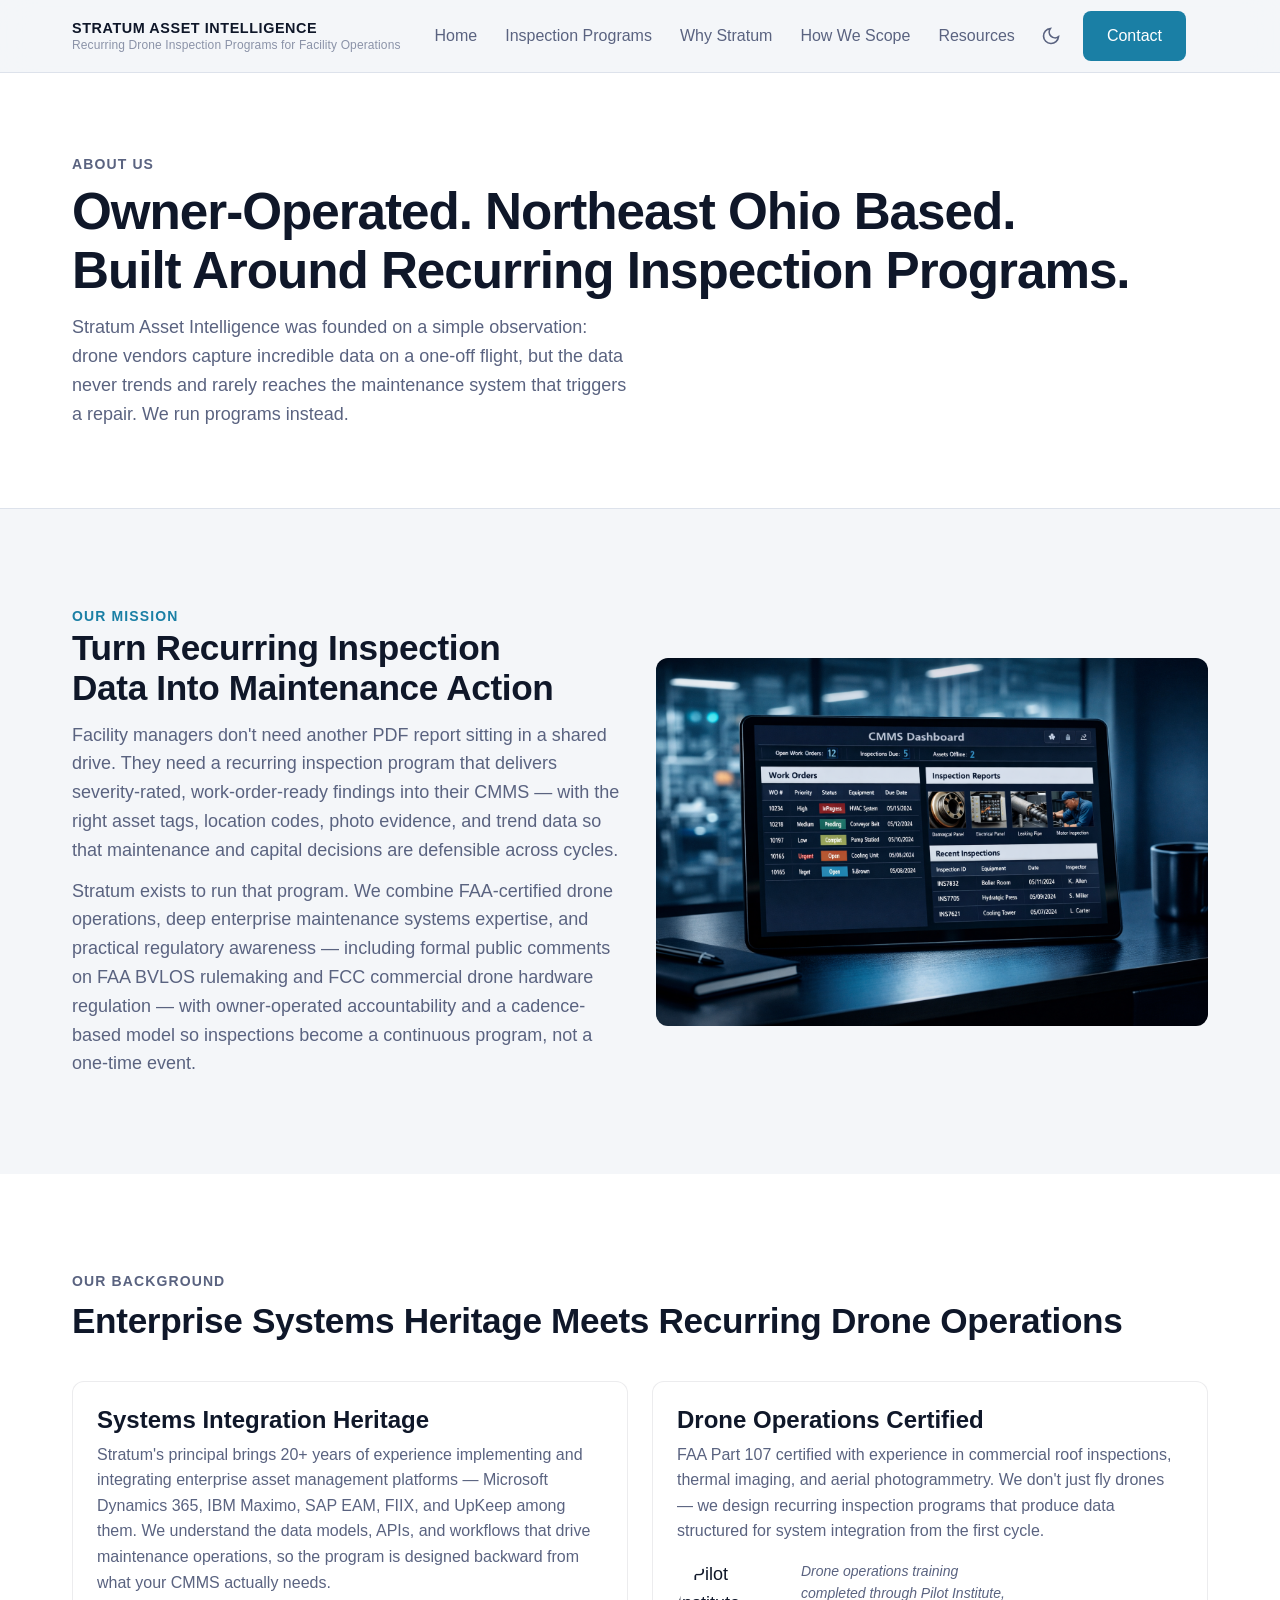
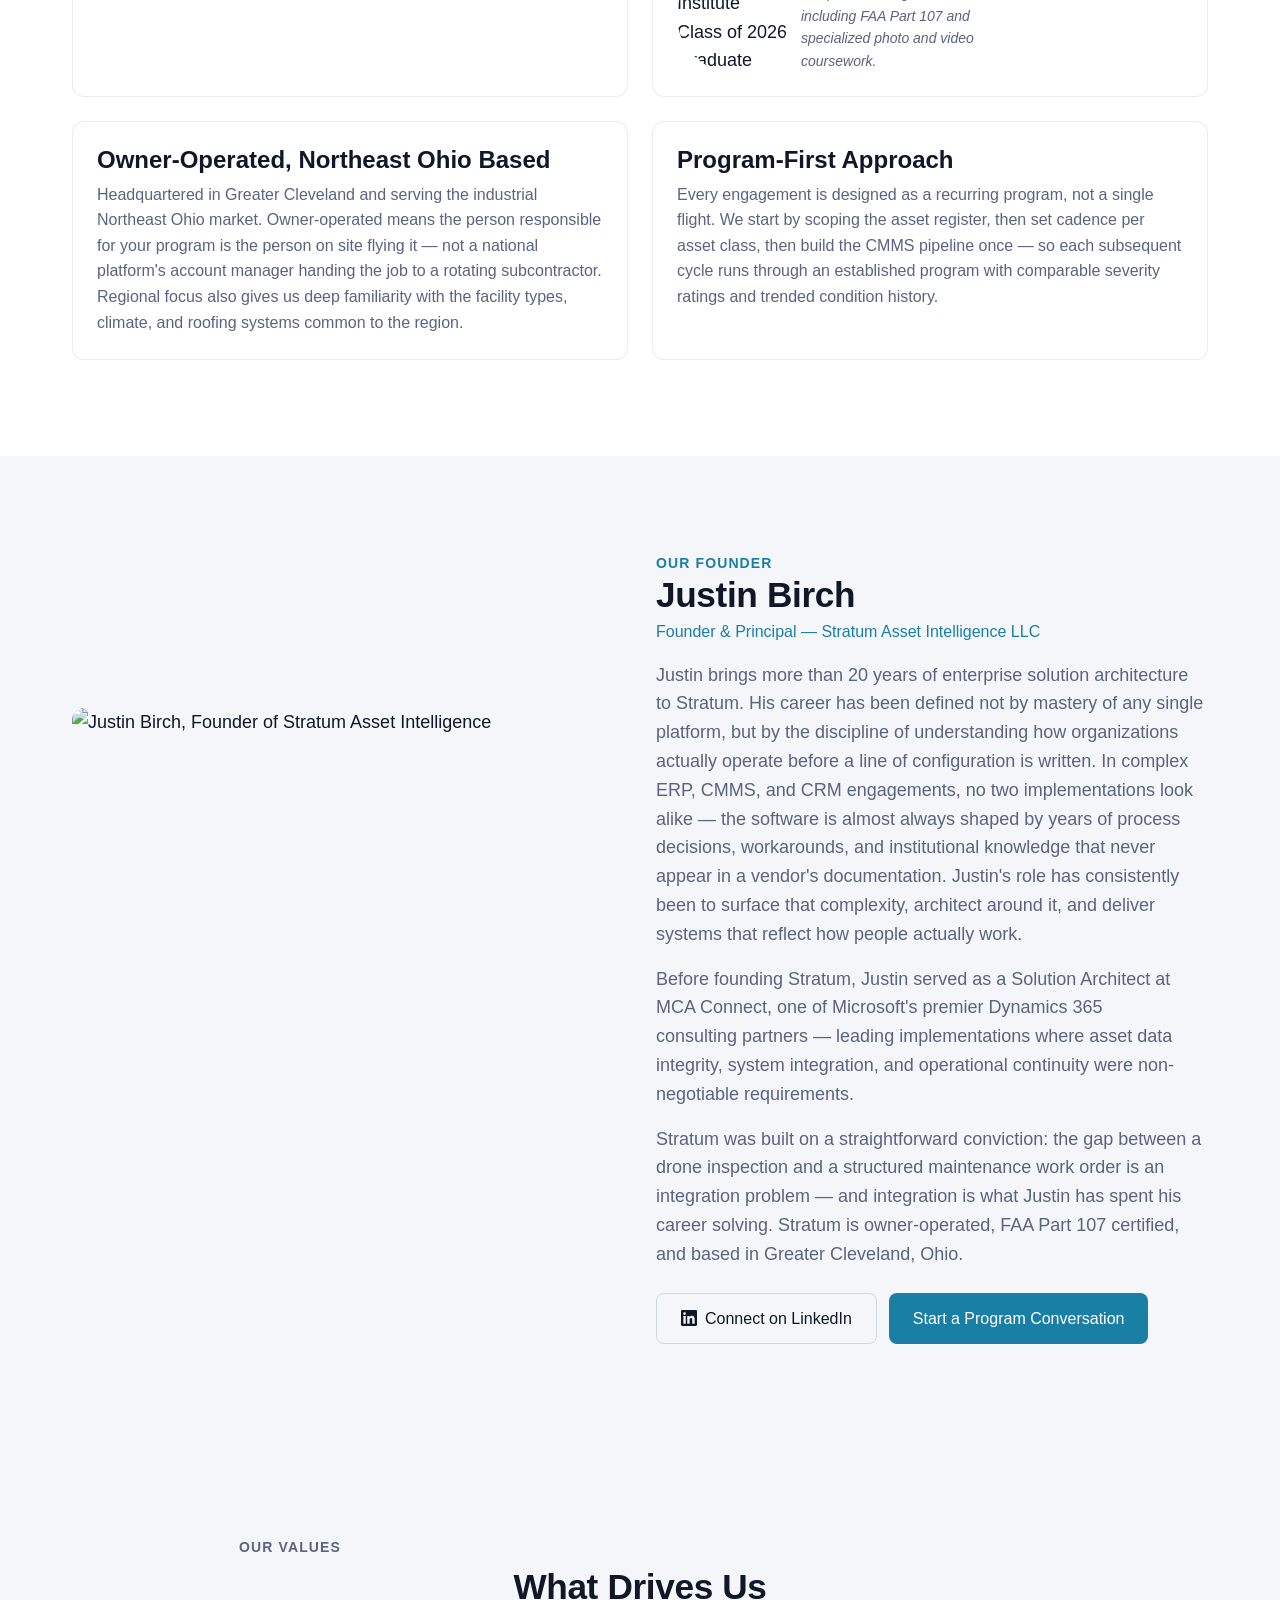
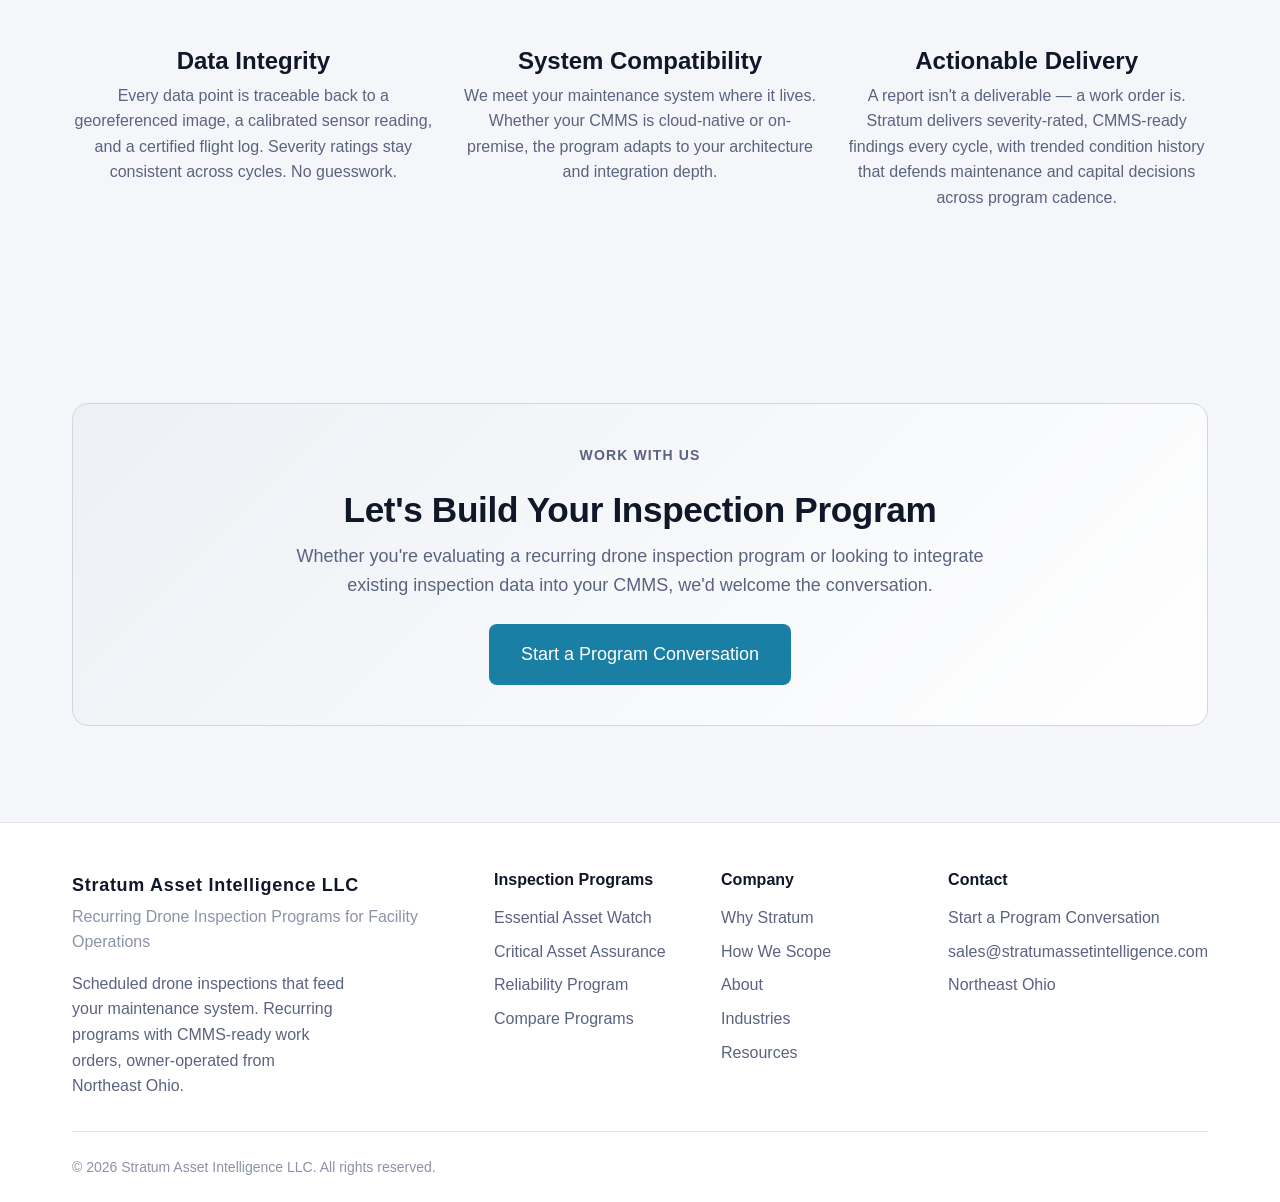
==== about.html @ 6ad8f9d4 "fix: update contact email to sales@ alias in footer" ====
<!DOCTYPE html>
<html lang="en">
<head>
<meta charset="UTF-8">
<meta name="viewport" content="width=device-width, initial-scale=1.0">
<title>About — Stratum Asset Intelligence</title>
<meta name="description" content="Owner-operated, Northeast Ohio based. Stratum runs recurring drone inspection programs that feed your CMMS — built on enterprise systems integration heritage.">

<link href="https://api.fontshare.com/v2/css?f[]=general-sans@400,500,600,700&f[]=satoshi@400,500,600,700&display=swap" rel="stylesheet">
<link rel="stylesheet" href="./base.css?v=2">
<link rel="stylesheet" href="./style.css?v=2">
</head>
<body>

<a href="#main" class="sr-only" style="position:fixed;top:0;left:0;z-index:100;padding:var(--space-3);background:var(--color-primary);color:#fff;">Skip to content</a>

<header class="site-header">
  <div class="container header-inner">
    <a href="./index.html" class="header-brand">
      <span class="header-brand-name">Stratum Asset Intelligence</span>
      <span class="header-brand-tagline">Recurring Drone Inspection Programs for Facility Operations</span>
    </a>
    <nav class="nav-desktop" aria-label="Main navigation">
      <a href="./index.html" class="nav-link">Home</a>
      <a href="./services.html" class="nav-link">Inspection Programs</a>
      <a href="./why-stratum.html" class="nav-link">Why Stratum</a>
      <a href="./how-programs-are-scoped.html" class="nav-link">How We Scope</a>
      <a href="./resources.html" class="nav-link">Resources</a>
      <button class="theme-toggle" data-theme-toggle aria-label="Toggle theme"></button>
      <a href="./contact.html" class="btn btn-primary nav-cta">Contact</a>
    </nav>
    <div style="display:flex;align-items:center;gap:var(--space-2);">
      <button class="theme-toggle" data-theme-toggle aria-label="Toggle theme" style="display:none;"></button>
      <button class="mobile-menu-btn" aria-label="Open menu" aria-expanded="false">
        <svg width="24" height="24" viewBox="0 0 24 24" fill="none" stroke="currentColor" stroke-width="2"><path d="M3 12h18M3 6h18M3 18h18"/></svg>
      </button>
    </div>
  </div>
</header>

<nav class="mobile-nav" aria-label="Mobile navigation">
  <a href="./index.html" class="nav-link">Home</a>
  <a href="./services.html" class="nav-link">Inspection Programs</a>
  <a href="./why-stratum.html" class="nav-link">Why Stratum</a>
  <a href="./how-programs-are-scoped.html" class="nav-link">How We Scope</a>
  <a href="./resources.html" class="nav-link">Resources</a>
  <a href="./contact.html" class="btn btn-primary">Contact</a>
</nav>

<main id="main">

  <section class="page-header">
    <div class="container">
      <p class="overline">About Us</p>
      <h1>Owner-Operated. Northeast Ohio Based. Built Around Recurring Inspection Programs.</h1>
      <p>Stratum Asset Intelligence was founded on a simple observation: drone vendors capture incredible data on a one-off flight, but the data never trends and rarely reaches the maintenance system that triggers a repair. We run programs instead.</p>
    </div>
  </section>

  <!-- Mission -->
  <section class="section">
    <div class="container">
      <div class="two-col">
        <div class="fade-in">
          <p class="overline">Our Mission</p>
          <h2>Turn Recurring Inspection Data Into Maintenance Action</h2>
          <p style="color:var(--color-text-muted);margin-top:var(--space-3);">Facility managers don't need another PDF report sitting in a shared drive. They need a recurring inspection program that delivers severity-rated, work-order-ready findings into their CMMS — with the right asset tags, location codes, photo evidence, and trend data so that maintenance and capital decisions are defensible across cycles.</p>
          <p style="color:var(--color-text-muted);margin-top:var(--space-3);">Stratum exists to run that program. We combine FAA-certified drone operations, deep enterprise maintenance systems expertise, and practical regulatory awareness &mdash; including formal public comments on FAA BVLOS rulemaking and FCC commercial drone hardware regulation &mdash; with owner-operated accountability and a cadence-based model so inspections become a continuous program, not a one-time event.</p>
        </div>
        <div class="two-col-img fade-in">
          <img src="./assets/images/about.png" alt="CMMS dashboard showing structured drone inspection findings as work orders" loading="lazy" width="1200" height="675">
        </div>
      </div>
    </div>
  </section>

  <!-- Background -->
  <section class="section" style="background:var(--color-surface);">
    <div class="container">
      <div class="section-header fade-in">
        <p class="overline">Our Background</p>
        <h2>Enterprise Systems Heritage Meets Recurring Drone Operations</h2>
      </div>

      <div class="feature-grid">
        <div class="card fade-in">
          <h3>Systems Integration Heritage</h3>
          <p style="color:var(--color-text-muted);font-size:var(--text-sm);margin-top:var(--space-2);">Stratum's principal brings 20+ years of experience implementing and integrating enterprise asset management platforms — Microsoft Dynamics 365, IBM Maximo, SAP EAM, FIIX, and UpKeep among them. We understand the data models, APIs, and workflows that drive maintenance operations, so the program is designed backward from what your CMMS actually needs.</p>
        </div>

        <div class="card fade-in">
  <h3>Drone Operations Certified</h3>
  <p style="color:var(--color-text-muted);font-size:var(--text-sm);margin-top:var(--space-2);">
    FAA Part 107 certified with experience in commercial roof inspections, thermal imaging,
    and aerial photogrammetry. We don't just fly drones — we design recurring inspection
    programs that produce data structured for system integration from the first cycle.
  </p>

  <div style="margin-top:var(--space-4);display:flex;align-items:center;gap:var(--space-3);">

    <img
  src="./assets/images/pilot-institute-2026.png"
  alt="Pilot Institute Class of 2026 Graduate"
  width="112"
  height="112"
  style="border-radius:50%;flex-shrink:0;"
>

    <p style="color:var(--color-text-muted);font-size:var(--text-xs);max-width:28ch;font-style:italic;">
  Drone operations training completed through Pilot Institute,
  including FAA Part 107 and specialized photo and video coursework.
</p>

  </div>
</div>

        <div class="card fade-in">
          <h3>Owner-Operated, Northeast Ohio Based</h3>
          <p style="color:var(--color-text-muted);font-size:var(--text-sm);margin-top:var(--space-2);">Headquartered in Greater Cleveland and serving the industrial Northeast Ohio market. Owner-operated means the person responsible for your program is the person on site flying it — not a national platform's account manager handing the job to a rotating subcontractor. Regional focus also gives us deep familiarity with the facility types, climate, and roofing systems common to the region.</p>
        </div>
        <div class="card fade-in">
          <h3>Program-First Approach</h3>
          <p style="color:var(--color-text-muted);font-size:var(--text-sm);margin-top:var(--space-2);">Every engagement is designed as a recurring program, not a single flight. We start by scoping the asset register, then set cadence per asset class, then build the CMMS pipeline once — so each subsequent cycle runs through an established program with comparable severity ratings and trended condition history.</p>
        </div>
      </div>
    </div>
  </section>

<!-- Founder Bio -->
<section class="section">
  <div class="container">
    <div class="two-col">

      <div class="two-col-img fade-in" style="max-height:480px;">
        <img
          src="./assets/images/founder.jpg"
          alt="Justin Birch, Founder of Stratum Asset Intelligence"
          loading="lazy"
          width="600"
          height="720"
          style="object-position:top;"
        >
      </div>

      <div class="fade-in">
        <p class="overline">Our Founder</p>
        <h2>Justin Birch</h2>
        <p style="color:var(--color-primary);font-size:var(--text-sm);font-weight:500;margin-top:var(--space-1);margin-bottom:var(--space-4);">
          Founder &amp; Principal — Stratum Asset Intelligence LLC
        </p>

        <p style="color:var(--color-text-muted);margin-bottom:var(--space-4);">
          Justin brings more than 20 years of enterprise solution architecture to Stratum. His career has been defined not by mastery of any single platform, but by the
discipline of understanding how organizations actually operate before a line of
configuration is written. In complex ERP, CMMS, and CRM engagements, no two
implementations look alike — the software is almost always shaped by years of
process decisions, workarounds, and institutional knowledge that never appear
in a vendor's documentation. Justin's role has consistently been to surface
that complexity, architect around it, and deliver systems that reflect how
people actually work.
        </p>

        <p style="color:var(--color-text-muted);margin-bottom:var(--space-4);">
          Before founding Stratum, Justin served as a Solution Architect at MCA Connect, one of Microsoft's premier Dynamics 365 consulting partners — leading implementations where asset data integrity, system integration, and operational continuity were non-negotiable requirements.
        </p>

        <p style="color:var(--color-text-muted);margin-bottom:var(--space-6);">
          Stratum was built on a straightforward conviction: the gap between a drone inspection and a structured maintenance work order is an integration problem — and integration is what Justin has spent his career solving. Stratum is owner-operated, FAA Part 107 certified, and based in Greater Cleveland, Ohio.
        </p>

        <div style="display:flex;flex-wrap:wrap;gap:var(--space-3);">
          <a
            href="https://www.linkedin.com/in/justin-kelly-birch"
            target="_blank"
            rel="noopener noreferrer"
            class="btn btn-outline"
          >
            <svg width="16" height="16" viewBox="0 0 24 24" fill="currentColor" aria-hidden="true">
              <path d="M20.447 20.452h-3.554v-5.569c0-1.328-.027-3.037-1.852-3.037-1.853 0-2.136 1.445-2.136 2.939v5.667H9.351V9h3.414v1.561h.046c.477-.9 1.637-1.85 3.37-1.85 3.601 0 4.267 2.37 4.267 5.455v6.286zM5.337 7.433a2.062 2.062 0 01-2.063-2.065 2.064 2.064 0 112.063 2.065zm1.782 13.019H3.555V9h3.564v11.452zM22.225 0H1.771C.792 0 0 .774 0 1.729v20.542C0 23.227.792 24 1.771 24h20.451C23.2 24 24 23.227 24 22.271V1.729C24 .774 23.2 0 22.222 0h.003z"/>
            </svg>
            Connect on LinkedIn
          </a>
          <a href="./contact.html" class="btn btn-primary">
            Start a Program Conversation
          </a>
        </div>
      </div>

    </div>
  </div>
</section>

  <!-- Values -->
  <section class="section">
    <div class="container">
      <div class="section-header text-center fade-in" style="margin-inline:auto;">
        <p class="overline">Our Values</p>
        <h2>What Drives Us</h2>
      </div>

      <div class="feature-grid feature-grid--3">
        <div class="fade-in" style="text-align:center;">
          <h3>Data Integrity</h3>
          <p style="color:var(--color-text-muted);font-size:var(--text-sm);margin-top:var(--space-2);margin-inline:auto;">Every data point is traceable back to a georeferenced image, a calibrated sensor reading, and a certified flight log. Severity ratings stay consistent across cycles. No guesswork.</p>
        </div>
        <div class="fade-in" style="text-align:center;">
          <h3>System Compatibility</h3>
          <p style="color:var(--color-text-muted);font-size:var(--text-sm);margin-top:var(--space-2);margin-inline:auto;">We meet your maintenance system where it lives. Whether your CMMS is cloud-native or on-premise, the program adapts to your architecture and integration depth.</p>
        </div>
        <div class="fade-in" style="text-align:center;">
          <h3>Actionable Delivery</h3>
          <p style="color:var(--color-text-muted);font-size:var(--text-sm);margin-top:var(--space-2);margin-inline:auto;">A report isn't a deliverable — a work order is. Stratum delivers severity-rated, CMMS-ready findings every cycle, with trended condition history that defends maintenance and capital decisions across program cadence.</p>
        </div>
      </div>
    </div>
  </section>

  <!-- CTA -->
  <section class="section">
    <div class="container">
      <div class="cta-banner fade-in">
        <p class="overline">Work With Us</p>
        <h2>Let's Build Your Inspection Program</h2>
        <p>Whether you're evaluating a recurring drone inspection program or looking to integrate existing inspection data into your CMMS, we'd welcome the conversation.</p>
        <a href="./contact.html" class="btn btn-primary btn-lg">Start a Program Conversation</a>
      </div>
    </div>
  </section>

</main>

<footer class="site-footer">
  <div class="container">
    <div class="footer-grid">
      <div class="footer-brand">
        <span class="footer-brand-name">Stratum Asset Intelligence LLC</span>
        <span class="footer-brand-tagline">Recurring Drone Inspection Programs for Facility Operations</span>
        <p>Scheduled drone inspections that feed your maintenance system. Recurring programs with CMMS-ready work orders, owner-operated from Northeast Ohio.</p>
      </div>
      <div class="footer-col">
        <h4>Inspection Programs</h4>
        <a href="./services.html#essential-asset-watch">Essential Asset Watch</a>
        <a href="./services.html#critical-asset-assurance">Critical Asset Assurance</a>
        <a href="./services.html#reliability-program">Reliability Program</a>
        <a href="./services.html">Compare Programs</a>
      </div>
      <div class="footer-col">
        <h4>Company</h4>
        <a href="./why-stratum.html">Why Stratum</a>
        <a href="./how-programs-are-scoped.html">How We Scope</a>
        <a href="./about.html">About</a>
        <a href="./industries.html">Industries</a>
        <a href="./resources.html">Resources</a>
      </div>
      <div class="footer-col">
        <h4>Contact</h4>
        <a href="./contact.html">Start a Program Conversation</a>
        <a href="mailto:sales@stratumassetintelligence.com">sales@stratumassetintelligence.com</a>
        <a href="tel:+12165120667">Northeast Ohio</a>
      </div>
    </div>
    <div class="footer-bottom">
      <span>&copy; 2026 Stratum Asset Intelligence LLC. All rights reserved.</span>
    </div>
  </div>
</footer>

<script src="./app.js?v=2" defer></script>
</body>
</html>
---- base.css ----
/* base.css — Reset & Foundations */
*, *::before, *::after { box-sizing: border-box; margin: 0; padding: 0; }

html {
  -moz-text-size-adjust: none;
  -webkit-text-size-adjust: none;
  text-size-adjust: none;
  -webkit-font-smoothing: antialiased;
  -moz-osx-font-smoothing: grayscale;
  text-rendering: optimizeLegibility;
  scroll-behavior: smooth;
  hanging-punctuation: first last;
  scroll-padding-top: var(--space-16);
}

body {
  min-height: 100dvh;
  line-height: 1.6;
  font-family: var(--font-body, sans-serif);
  font-size: var(--text-base);
  color: var(--color-text);
  background-color: var(--color-bg);
}

img, picture, video, canvas, svg { display: block; max-width: 100%; height: auto; }
ul[role="list"], ol[role="list"] { list-style: none; }
input, button, textarea, select { font: inherit; color: inherit; }

h1, h2, h3, h4, h5, h6 { text-wrap: balance; line-height: 1.15; }
p, li, figcaption { text-wrap: pretty; max-width: 72ch; }

::selection {
  background: oklch(from var(--color-primary) l c h / 0.25);
  color: var(--color-text);
}

:focus-visible {
  outline: 2px solid var(--color-primary);
  outline-offset: 3px;
  border-radius: var(--radius-sm);
}

@media (prefers-reduced-motion: reduce) {
  *, *::before, *::after {
    animation-duration: 0.01ms !important;
    animation-iteration-count: 1 !important;
    transition-duration: 0.01ms !important;
    scroll-behavior: auto !important;
  }
}

button { cursor: pointer; background: none; border: none; }
table { border-collapse: collapse; width: 100%; }

a, button, [role="button"], [role="link"], input, textarea, select {
  transition: color var(--transition-interactive),
              background var(--transition-interactive),
              border-color var(--transition-interactive),
              box-shadow var(--transition-interactive);
}

.sr-only {
  position: absolute; width: 1px; height: 1px; padding: 0; margin: -1px;
  overflow: hidden; clip: rect(0, 0, 0, 0); white-space: nowrap; border-width: 0;
}
---- style.css ----
/* ========================================
   STRATUM ASSET INTELLIGENCE — Design System
   ======================================== */

/* --- Type Scale (Fluid) --- */
:root {
  --text-xs:   clamp(0.75rem,  0.7rem  + 0.25vw, 0.875rem);
  --text-sm:   clamp(0.875rem, 0.8rem  + 0.35vw, 1rem);
  --text-base: clamp(1rem,     0.95rem + 0.25vw, 1.125rem);
  --text-lg:   clamp(1.125rem, 1rem    + 0.75vw, 1.5rem);
  --text-xl:   clamp(1.5rem,   1.2rem  + 1.25vw, 2.25rem);
  --text-2xl:  clamp(2rem,     1.2rem  + 2.5vw,  3.5rem);
  --text-3xl:  clamp(2.5rem,   1rem    + 4vw,    5rem);

  /* --- Spacing (4px base) --- */
  --space-1:  0.25rem;
  --space-2:  0.5rem;
  --space-3:  0.75rem;
  --space-4:  1rem;
  --space-5:  1.25rem;
  --space-6:  1.5rem;
  --space-8:  2rem;
  --space-10: 2.5rem;
  --space-12: 3rem;
  --space-16: 4rem;
  --space-20: 5rem;
  --space-24: 6rem;
  --space-32: 8rem;

  /* --- Fonts --- */
  --font-display: 'General Sans', 'Helvetica Neue', sans-serif;
  --font-body: 'Satoshi', 'Inter', sans-serif;

  /* --- Radius --- */
  --radius-sm: 0.375rem;
  --radius-md: 0.5rem;
  --radius-lg: 0.75rem;
  --radius-xl: 1rem;
  --radius-full: 9999px;

  /* --- Transitions --- */
  --transition-interactive: 180ms cubic-bezier(0.16, 1, 0.3, 1);
  --ease-out: cubic-bezier(0.16, 1, 0.3, 1);

  /* --- Content Widths --- */
  --content-narrow: 640px;
  --content-default: 960px;
  --content-wide: 1200px;
  --content-full: 100%;
}

/* --- Stratum Brand Palette (Dark-First) --- */
:root, [data-theme="dark"] {
  /* Surfaces — Deep navy from brand */
  --color-bg:             #0f1729;
  --color-surface:        #151e35;
  --color-surface-2:      #1a2540;
  --color-surface-offset: #1e2a48;
  --color-border:         #2a3756;
  --color-divider:        #232f4d;

  /* Text */
  --color-text:           #e8eaf0;
  --color-text-muted:     #8b93a8;
  --color-text-faint:     #5a6380;
  --color-text-inverse:   #0f1729;

  /* Primary Accent — Stratum Cyan/Teal from logo */
  --color-primary:        #3bb5e0;
  --color-primary-hover:  #2d9cc4;
  --color-primary-active: #1f80a5;
  --color-primary-light:  rgba(59, 181, 224, 0.12);

  /* Secondary — White accent for layered CTAs */
  --color-secondary:      #ffffff;
  --color-secondary-hover:#e8eaf0;

  /* Success / Warning / Error */
  --color-success:        #6daa45;
  --color-warning:        #e8a534;
  --color-error:          #d16370;

  /* Shadows */
  --shadow-sm: 0 1px 2px oklch(0 0 0 / 0.2);
  --shadow-md: 0 4px 12px oklch(0 0 0 / 0.3);
  --shadow-lg: 0 12px 32px oklch(0 0 0 / 0.4);
}

[data-theme="light"] {
  --color-bg:             #f4f6f9;
  --color-surface:        #ffffff;
  --color-surface-2:      #f8f9fb;
  --color-surface-offset: #edf0f5;
  --color-border:         #d1d7e2;
  --color-divider:        #dde2eb;

  --color-text:           #0f1729;
  --color-text-muted:     #5a6380;
  --color-text-faint:     #8b93a8;
  --color-text-inverse:   #f4f6f9;

  --color-primary:        #1a7fa5;
  --color-primary-hover:  #156a8c;
  --color-primary-active: #0f5573;
  --color-primary-light:  rgba(26, 127, 165, 0.1);

  --color-secondary:      #0f1729;
  --color-secondary-hover:#232f4d;

  --color-success:        #437a22;
  --color-warning:        #b07a00;
  --color-error:          #a13544;

  --shadow-sm: 0 1px 2px oklch(0.2 0.01 80 / 0.06);
  --shadow-md: 0 4px 12px oklch(0.2 0.01 80 / 0.08);
  --shadow-lg: 0 12px 32px oklch(0.2 0.01 80 / 0.12);
}

/* --- System pref dark fallback --- */
@media (prefers-color-scheme: light) {
  :root:not([data-theme]) {
    --color-bg:             #f4f6f9;
    --color-surface:        #ffffff;
    --color-surface-2:      #f8f9fb;
    --color-surface-offset: #edf0f5;
    --color-border:         #d1d7e2;
    --color-divider:        #dde2eb;
    --color-text:           #0f1729;
    --color-text-muted:     #5a6380;
    --color-text-faint:     #8b93a8;
    --color-text-inverse:   #f4f6f9;
    --color-primary:        #1a7fa5;
    --color-primary-hover:  #156a8c;
    --color-primary-active: #0f5573;
    --color-primary-light:  rgba(26, 127, 165, 0.1);
    --color-secondary:      #0f1729;
    --color-secondary-hover:#232f4d;
    --color-success:        #437a22;
    --color-warning:        #b07a00;
    --color-error:          #a13544;
    --shadow-sm: 0 1px 2px oklch(0.2 0.01 80 / 0.06);
    --shadow-md: 0 4px 12px oklch(0.2 0.01 80 / 0.08);
    --shadow-lg: 0 12px 32px oklch(0.2 0.01 80 / 0.12);
  }
}

/* ========================================
   GLOBAL COMPONENTS
   ======================================== */

/* --- Container --- */
.container {
  max-width: var(--content-wide);
  margin-inline: auto;
  padding-inline: var(--space-4);
}

@media (min-width: 768px) {
  .container { padding-inline: var(--space-8); }
}

/* --- Section Spacing --- */
.section {
  padding-block: clamp(var(--space-12), 8vw, var(--space-24));
}

/* --- Typography --- */
.font-display { font-family: var(--font-display); }

h1 { font-family: var(--font-display); font-size: var(--text-2xl); font-weight: 600; letter-spacing: -0.02em; }
h2 { font-family: var(--font-display); font-size: var(--text-xl); font-weight: 600; letter-spacing: -0.01em; }
h3 { font-size: var(--text-lg); font-weight: 600; }
h4 { font-size: var(--text-base); font-weight: 600; }

.overline {
  font-size: var(--text-xs);
  font-weight: 600;
  letter-spacing: 0.08em;
  text-transform: uppercase;
  color: var(--color-primary);
}

/* --- Buttons --- */
.btn {
  display: inline-flex;
  align-items: center;
  gap: var(--space-2);
  padding: var(--space-3) var(--space-6);
  font-size: var(--text-sm);
  font-weight: 500;
  border-radius: var(--radius-md);
  text-decoration: none;
  cursor: pointer;
  transition: background var(--transition-interactive),
              color var(--transition-interactive),
              transform var(--transition-interactive),
              box-shadow var(--transition-interactive);
}

.btn:hover { transform: translateY(-1px); }
.btn:active { transform: translateY(0); }

.btn-primary {
  background: var(--color-primary);
  color: #ffffff;
}
.btn-primary:hover {
  background: var(--color-primary-hover);
  box-shadow: var(--shadow-md);
}

.btn-outline {
  background: transparent;
  color: var(--color-text);
  border: 1px solid var(--color-border);
}
.btn-outline:hover {
  border-color: var(--color-primary);
  color: var(--color-primary);
  background: var(--color-primary-light);
}

.btn-lg {
  padding: var(--space-4) var(--space-8);
  font-size: var(--text-base);
}

/* --- Cards --- */
.card {
  background: var(--color-surface);
  border: 1px solid oklch(from var(--color-text) l c h / 0.08);
  border-radius: var(--radius-lg);
  padding: var(--space-6);
  transition: box-shadow var(--transition-interactive),
              transform var(--transition-interactive),
              border-color var(--transition-interactive);
}

.card:hover {
  box-shadow: var(--shadow-md);
  border-color: oklch(from var(--color-primary) l c h / 0.25);
}

/* --- Header / Navigation --- */
.site-header {
  position: sticky;
  top: 0;
  z-index: 50;
  background: oklch(from var(--color-bg) l c h / 0.92);
  backdrop-filter: blur(16px);
  -webkit-backdrop-filter: blur(16px);
  border-bottom: 1px solid var(--color-divider);
  transition: transform 0.3s var(--ease-out), box-shadow 0.3s var(--ease-out);
}

.site-header--scrolled { box-shadow: var(--shadow-sm); }

.header-inner {
  display: flex;
  align-items: center;
  justify-content: space-between;
  height: 72px;
}

/* --- Header Brand Text Lockup --- */
.header-brand {
  display: flex;
  flex-direction: column;
  justify-content: center;
  text-decoration: none;
  color: inherit;
  line-height: 1.3;
  flex-shrink: 0;
}

.header-brand-name {
  font-family: var(--font-display);
  font-weight: 700;
  font-size: 0.8rem;
  letter-spacing: 0.04em;
  text-transform: uppercase;
  color: var(--color-text);
}

.header-brand-tagline {
  font-size: 0.7rem;
  color: var(--color-text-faint);
  letter-spacing: 0.01em;
}

@media (min-width: 768px) {
  .header-brand-name {
    font-size: 0.9rem;
  }
  .header-brand-tagline {
    font-size: 0.75rem;
  }
}

.nav-desktop {
  display: none;
  align-items: center;
  gap: var(--space-1);
}

/* Force desktop nav off on small screens */
@media (max-width: 899.98px) {
  .nav-desktop {
    display: none !important;
  }
}

@media (min-width: 900px) {
  .nav-desktop { display: flex; }
}

.nav-link {
  font-size: var(--text-sm);
  font-weight: 500;
  color: var(--color-text-muted);
  text-decoration: none;
  padding: var(--space-2) var(--space-3);
  border-radius: var(--radius-md);
  transition: color var(--transition-interactive), background var(--transition-interactive);
}

.nav-link:hover, .nav-link.active {
  color: var(--color-text);
  background: var(--color-primary-light);
}

.nav-link.active {
  color: var(--color-primary);
}

.nav-cta {
  margin-left: var(--space-2);
}

/* Mobile nav button */
.mobile-menu-btn {
  display: flex;
  align-items: center;
  justify-content: center;
  width: 44px;
  height: 44px;
  color: var(--color-text);
}

@media (min-width: 900px) {
  .mobile-menu-btn { display: none; }
}

/* Mobile nav panel */
.mobile-nav {
  display: none;
}

/* Closed state (default) */
.mobile-nav.is-closed {
  display: none;
}

/* Open state – full-screen overlay */
.mobile-nav.is-open {
  display: flex;
  flex-direction: column;
  position: fixed;
  top: 0;             /* start at very top of viewport */
  left: 0;
  right: 0;
  bottom: 0;          /* extend to bottom of viewport */
  background: var(--color-bg);
  padding: var(--space-6) var(--space-4);
  gap: var(--space-2);
  overflow-y: auto;
  -webkit-overflow-scrolling: touch;
  z-index: 9999;
}

/* Keep the existing link styles, but ensure full width */
.mobile-nav .nav-link {
  font-size: var(--text-base);
  padding: var(--space-3) var(--space-4);
  display: block;
  width: 100%;
  text-align: left;
}

.mobile-nav .btn {
  margin-top: var(--space-4);
  text-align: center;
  justify-content: center;
}

/* --- Theme Toggle --- */
.theme-toggle {
  display: flex;
  align-items: center;
  justify-content: center;
  width: 40px;
  height: 40px;
  color: var(--color-text-muted);
  border-radius: var(--radius-md);
  transition: color var(--transition-interactive), background var(--transition-interactive);
}

.theme-toggle:hover {
  color: var(--color-text);
  background: var(--color-primary-light);
}

/* --- Footer --- */
.site-footer {
  background: var(--color-surface);
  border-top: 1px solid var(--color-divider);
  padding-block: var(--space-12) var(--space-6);
}

.footer-grid {
  display: grid;
  grid-template-columns: 1fr;
  gap: var(--space-8);
  margin-bottom: var(--space-8);
}

@media (min-width: 640px) {
  .footer-grid { grid-template-columns: 2fr 1fr 1fr; }
}

@media (min-width: 900px) {
  .footer-grid { grid-template-columns: 2fr 1fr 1fr 1fr; }
}

.footer-brand {
  display: flex;
  flex-direction: column;
  gap: var(--space-1);
}

.footer-brand-name {
  font-family: var(--font-display);
  font-size: var(--text-base);
  font-weight: 600;
  letter-spacing: 0.04em;
  color: var(--color-text);
}

.footer-brand-tagline {
  font-size: var(--text-sm);
  color: var(--color-text-faint);
}

.footer-brand p {
  color: var(--color-text-muted);
  font-size: var(--text-sm);
  margin-top: var(--space-3);
  max-width: 32ch;
}

.footer-col h4 {
  font-size: var(--text-sm);
  font-weight: 600;
  margin-bottom: var(--space-3);
  color: var(--color-text);
}

.footer-col a {
  display: block;
  font-size: var(--text-sm);
  color: var(--color-text-muted);
  text-decoration: none;
  padding-block: var(--space-1);
  transition: color var(--transition-interactive);
}

.footer-col a:hover {
  color: var(--color-primary);
}

.footer-bottom {
  border-top: 1px solid var(--color-divider);
  padding-top: var(--space-6);
  display: flex;
  flex-wrap: wrap;
  justify-content: space-between;
  align-items: center;
  gap: var(--space-4);
  font-size: var(--text-xs);
  color: var(--color-text-faint);
}

.footer-bottom a {
  color: var(--color-text-faint);
  text-decoration: none;
  transition: color var(--transition-interactive);
}
.footer-bottom a:hover { color: var(--color-primary); }

/* ========================================
   PAGE-SPECIFIC STYLES
   ======================================== */

/* --- Hero Section --- */
.hero {
  position: relative;
  padding-block: clamp(var(--space-16), 12vw, var(--space-32));
 /* overflow: hidden;  <-- remove this line */
}

.hero-bg {
  position: absolute;
  inset: 0;
  z-index: 0;
}

.hero-bg img {
  width: 100%;
  height: 100%;
  object-fit: cover;
  opacity: 0.3;
}

.hero-bg::after {
  content: '';
  position: absolute;
  inset: 0;
  background: linear-gradient(
    180deg,
    oklch(from var(--color-bg) l c h / 0.4) 0%,
    oklch(from var(--color-bg) l c h / 0.85) 50%,
    var(--color-bg) 100%
  );
}

.hero-content {
  position: relative;
  z-index: 1;
  max-width: 720px;
}

.hero h1 {
  font-size: var(--text-3xl);
  margin-bottom: var(--space-4);
}

.hero p {
  font-size: var(--text-lg);
  color: var(--color-text-muted);
  margin-bottom: var(--space-6);
  max-width: 56ch;
}

.hero-actions {
  display: flex;
  flex-wrap: wrap;
  gap: var(--space-3);
}

/* --- Stats Bar --- */
.stats-bar {
  display: grid;
  grid-template-columns: repeat(2, 1fr);
  gap: var(--space-4);
  padding-block: var(--space-8);
}

@media (min-width: 768px) {
  .stats-bar { grid-template-columns: repeat(4, 1fr); }
}

.stat-item {
  text-align: center;
}

.stat-value {
  font-family: var(--font-display);
  font-size: var(--text-xl);
  font-weight: 700;
  color: var(--color-primary);
}

.stat-label {
  font-size: var(--text-xs);
  color: var(--color-text-muted);
  margin-top: var(--space-1);
}

/* --- Feature / Service Grid --- */
.feature-grid {
  display: grid;
  grid-template-columns: 1fr;
  gap: var(--space-6);
}

@media (min-width: 640px) {
  .feature-grid { grid-template-columns: repeat(2, 1fr); }
}

@media (min-width: 1024px) {
  .feature-grid--3 { grid-template-columns: repeat(3, 1fr); }
}

.feature-card .feature-icon {
  width: 48px;
  height: 48px;
  color: var(--color-primary);
  margin-bottom: var(--space-4);
}

.feature-card h3 {
  margin-bottom: var(--space-2);
}

.feature-card p {
  color: var(--color-text-muted);
  font-size: var(--text-sm);
}

/* --- Section Header --- */
.section-header {
  margin-bottom: var(--space-10);
}

.section-header .overline {
  margin-bottom: var(--space-2);
}

.section-header h2 {
  margin-bottom: var(--space-3);
}

.section-header p {
  color: var(--color-text-muted);
  max-width: 56ch;
}

/* --- Two Col Layout --- */
.two-col {
  display: grid;
  grid-template-columns: 1fr;
  gap: var(--space-8);
  align-items: center;
}

@media (min-width: 768px) {
  .two-col { grid-template-columns: 1fr 1fr; }
}

.two-col-img {
  border-radius: var(--radius-lg);
  overflow: hidden;
}

.two-col-img img {
  width: 100%;
  height: 100%;
  object-fit: cover;
}

/* --- CTA Banner --- */
.cta-banner {
  background: linear-gradient(135deg, var(--color-surface-offset) 0%, var(--color-surface) 100%);
  border: 1px solid var(--color-border);
  border-radius: var(--radius-xl);
  padding: var(--space-10) var(--space-8);
  text-align: center;
}

.cta-banner h2 { margin-bottom: var(--space-3); }
.cta-banner p {
  color: var(--color-text-muted);
  margin-bottom: var(--space-6);
  margin-inline: auto;
}

/* --- Process Steps --- */
.process-steps {
  display: grid;
  grid-template-columns: 1fr;
  gap: var(--space-6);
  counter-reset: step;
}

@media (min-width: 768px) {
  .process-steps { grid-template-columns: repeat(2, 1fr); }
}

@media (min-width: 1024px) {
  .process-steps { grid-template-columns: repeat(4, 1fr); }
}

.process-step {
  counter-increment: step;
  position: relative;
}

.step-number {
  font-family: var(--font-display);
  font-size: var(--text-xl);
  font-weight: 700;
  color: var(--color-primary);
  opacity: 0.3;
  margin-bottom: var(--space-3);
}

.process-step h3 { margin-bottom: var(--space-2); }
.process-step p { color: var(--color-text-muted); font-size: var(--text-sm); }

/* --- Industry Cards --- */
.industry-card {
  display: flex;
  flex-direction: column;
  gap: var(--space-3);
}

.industry-card .industry-icon {
  width: 40px;
  height: 40px;
  color: var(--color-primary);
}

.industry-card h3 { font-size: var(--text-base); }

.industry-card ul {
  list-style: none;
  padding: 0;
}

.industry-card ul li {
  font-size: var(--text-sm);
  color: var(--color-text-muted);
  padding-block: var(--space-1);
  padding-left: var(--space-4);
  position: relative;
}

.industry-card ul li::before {
  content: '';
  position: absolute;
  left: 0;
  top: 50%;
  transform: translateY(-50%);
  width: 6px;
  height: 6px;
  border-radius: var(--radius-full);
  background: var(--color-primary);
  opacity: 0.5;
}

/* --- Contact Form --- */
.contact-grid {
  display: grid;
  grid-template-columns: minmax(0, 1fr);
  gap: var(--space-8);
}

@media (min-width: 768px) {
  .contact-grid { grid-template-columns: minmax(0, 1fr) minmax(0, 1fr); }
}

.form-group {
  display: flex;
  flex-direction: column;
  gap: var(--space-1);
}

.form-group label {
  font-size: var(--text-sm);
  font-weight: 500;
  color: var(--color-text);
}

.form-group input,
.form-group textarea,
.form-group select {
  background: var(--color-surface);
  border: 1px solid var(--color-border);
  border-radius: var(--radius-md);
  padding: var(--space-3) var(--space-4);
  font-size: var(--text-base);
  color: var(--color-text);
  width: 100%;
  min-width: 0;
  max-width: 100%;
  transition: border-color var(--transition-interactive),
              box-shadow var(--transition-interactive);
}

#contact-form { min-width: 0; }
.form-row {
  display: grid;
  grid-template-columns: minmax(0, 1fr) minmax(0, 1fr);
  gap: var(--space-4);
}
@media (max-width: 600px) {
  .form-row { grid-template-columns: minmax(0, 1fr); }
}

.form-group input:focus,
.form-group textarea:focus,
.form-group select:focus {
  outline: none;
  border-color: var(--color-primary);
  box-shadow: 0 0 0 3px var(--color-primary-light);
}

.form-group textarea {
  resize: vertical;
  min-height: 120px;
}

.contact-info-card {
  background: var(--color-surface);
  border: 1px solid oklch(from var(--color-text) l c h / 0.08);
  border-radius: var(--radius-lg);
  padding: var(--space-6);
}

.contact-info-item {
  display: flex;
  gap: var(--space-3);
  padding-block: var(--space-3);
}

.contact-info-item + .contact-info-item {
  border-top: 1px solid var(--color-divider);
}

.contact-info-item svg {
  width: 20px;
  height: 20px;
  color: var(--color-primary);
  flex-shrink: 0;
  margin-top: 2px;
}

.contact-info-item h4 {
  font-size: var(--text-sm);
  margin-bottom: var(--space-1);
}

.contact-info-item p,
.contact-info-item a {
  font-size: var(--text-sm);
  color: var(--color-text-muted);
  text-decoration: none;
}

.contact-info-item a:hover { color: var(--color-primary); }

/* --- Page Header (interior pages) --- */
.page-header {
  padding-block: clamp(var(--space-10), 8vw, var(--space-20));
  background: var(--color-surface);
  border-bottom: 1px solid var(--color-divider);
}

.page-header .overline { margin-bottom: var(--space-2); }
.page-header h1 { margin-bottom: var(--space-3); }
.page-header p {
  color: var(--color-text-muted);
  max-width: 56ch;
}
/* --- Long-form Guide Content --- */
.guide-content {
  max-width: 72ch;
  margin: 0 auto;
  font-size: var(--text-base);
  line-height: 1.7;
}

.guide-content > section + section {
  margin-top: var(--space-12);
}

.guide-content h2 {
  font-family: var(--font-display);
  font-size: var(--text-xl);
  font-weight: 600;
  letter-spacing: -0.01em;
  margin-bottom: var(--space-3);
}

.guide-content h3 {
  font-size: var(--text-lg);
  font-weight: 600;
  margin-top: var(--space-4);
  margin-bottom: var(--space-2);
}

.guide-content p {
  margin-bottom: var(--space-3);
  color: var(--color-text);
}

.guide-content p + p {
  margin-top: var(--space-1);
}

.guide-content ul,
.guide-content ol {
  margin: var(--space-2) 0 var(--space-4);
  padding-left: var(--space-5);
}

.guide-content li {
  margin-bottom: var(--space-1);
  font-size: var(--text-sm);
  color: var(--color-text-muted);
}

.guide-content strong {
  font-weight: 600;
  color: var(--color-text);
}

.guide-content a:not(.btn) {
  color: var(--color-primary);
  text-decoration: underline;
  text-decoration-thickness: 1px;
  text-underline-offset: 2px;
}

.guide-content a:not(.btn):hover {
  color: var(--color-primary-hover);
}

/* Mobile spacing tighten-up */
@media (max-width: 640px) {
  .guide-content > section + section {
    margin-top: var(--space-10);
  }
}

/* --- Resource Shell --- */
.resource-grid {
  display: grid;
  grid-template-columns: 1fr;
  gap: var(--space-6);
}

@media (min-width: 640px) {
  .resource-grid { grid-template-columns: repeat(2, 1fr); }
}

@media (min-width: 1024px) {
  .resource-grid { grid-template-columns: repeat(3, 1fr); }
}

.resource-card {
  display: flex;
  flex-direction: column;
}

.resource-card .resource-tag {
  font-size: var(--text-xs);
  font-weight: 600;
  color: var(--color-primary);
  margin-bottom: var(--space-2);
}

.resource-card h3 {
  font-size: var(--text-base);
  margin-bottom: var(--space-2);
}

.resource-card p {
  font-size: var(--text-sm);
  color: var(--color-text-muted);
  flex: 1;
}

.resource-card .resource-link {
  font-size: var(--text-sm);
  font-weight: 500;
  color: var(--color-primary);
  text-decoration: none;
  margin-top: var(--space-3);
  display: inline-flex;
  align-items: center;
  gap: var(--space-1);
}

.resource-card .resource-link:hover {
  text-decoration: underline;
}

/* --- Why Stratum Differentiators --- */
.diff-grid {
  display: grid;
  grid-template-columns: 1fr;
  gap: var(--space-6);
}

@media (min-width: 768px) {
  .diff-grid { grid-template-columns: repeat(2, 1fr); }
}

.diff-card {
  display: flex;
  gap: var(--space-4);
}

.diff-number {
  font-family: var(--font-display);
  font-size: var(--text-xl);
  font-weight: 700;
  color: var(--color-primary);
  opacity: 0.25;
  flex-shrink: 0;
  line-height: 1;
}

.diff-card h3 {
  font-size: var(--text-base);
  margin-bottom: var(--space-2);
}

.diff-card p {
  font-size: var(--text-sm);
  color: var(--color-text-muted);
}

/* --- Scroll Reveal (IntersectionObserver-based) --- */
.fade-in {
  opacity: 0;
  transform: translateY(16px);
  transition: opacity 0.6s cubic-bezier(0.16, 1, 0.3, 1),
              transform 0.6s cubic-bezier(0.16, 1, 0.3, 1);
}

.fade-in.visible {
  opacity: 1;
  transform: translateY(0);
}

@media (prefers-reduced-motion: reduce) {
  .fade-in {
    opacity: 1;
    transform: none;
    transition: none;
  }
}

/* --- Comparison Table --- */
.comparison-table {
  overflow-x: auto;
}

.comparison-table table {
  min-width: 600px;
  font-size: var(--text-sm);
}

.comparison-table th,
.comparison-table td {
  padding: var(--space-3) var(--space-4);
  text-align: left;
  border-bottom: 1px solid var(--color-divider);
}

.comparison-table th {
  font-weight: 600;
  color: var(--color-text);
  background: var(--color-surface);
}

.comparison-table td {
  color: var(--color-text-muted);
}

.comparison-table .highlight-col {
  background: var(--color-primary-light);
  color: var(--color-text);
  font-weight: 500;
}

/* --- Misc Utilities --- */
.text-center { text-align: center; }
.text-primary { color: var(--color-primary); }
.mt-2 { margin-top: var(--space-2); }
.mt-4 { margin-top: var(--space-4); }
.mt-6 { margin-top: var(--space-6); }
.mb-4 { margin-bottom: var(--space-4); }
.mb-6 { margin-bottom: var(--space-6); }

.hero {
  position: relative;
  z-index: 1;
}

/* --- MOBILE NAV: sits outside <header> so position:fixed works correctly --- */
.mobile-nav.is-open {
  padding-top: 80px;  /* room for 72px sticky header */
}
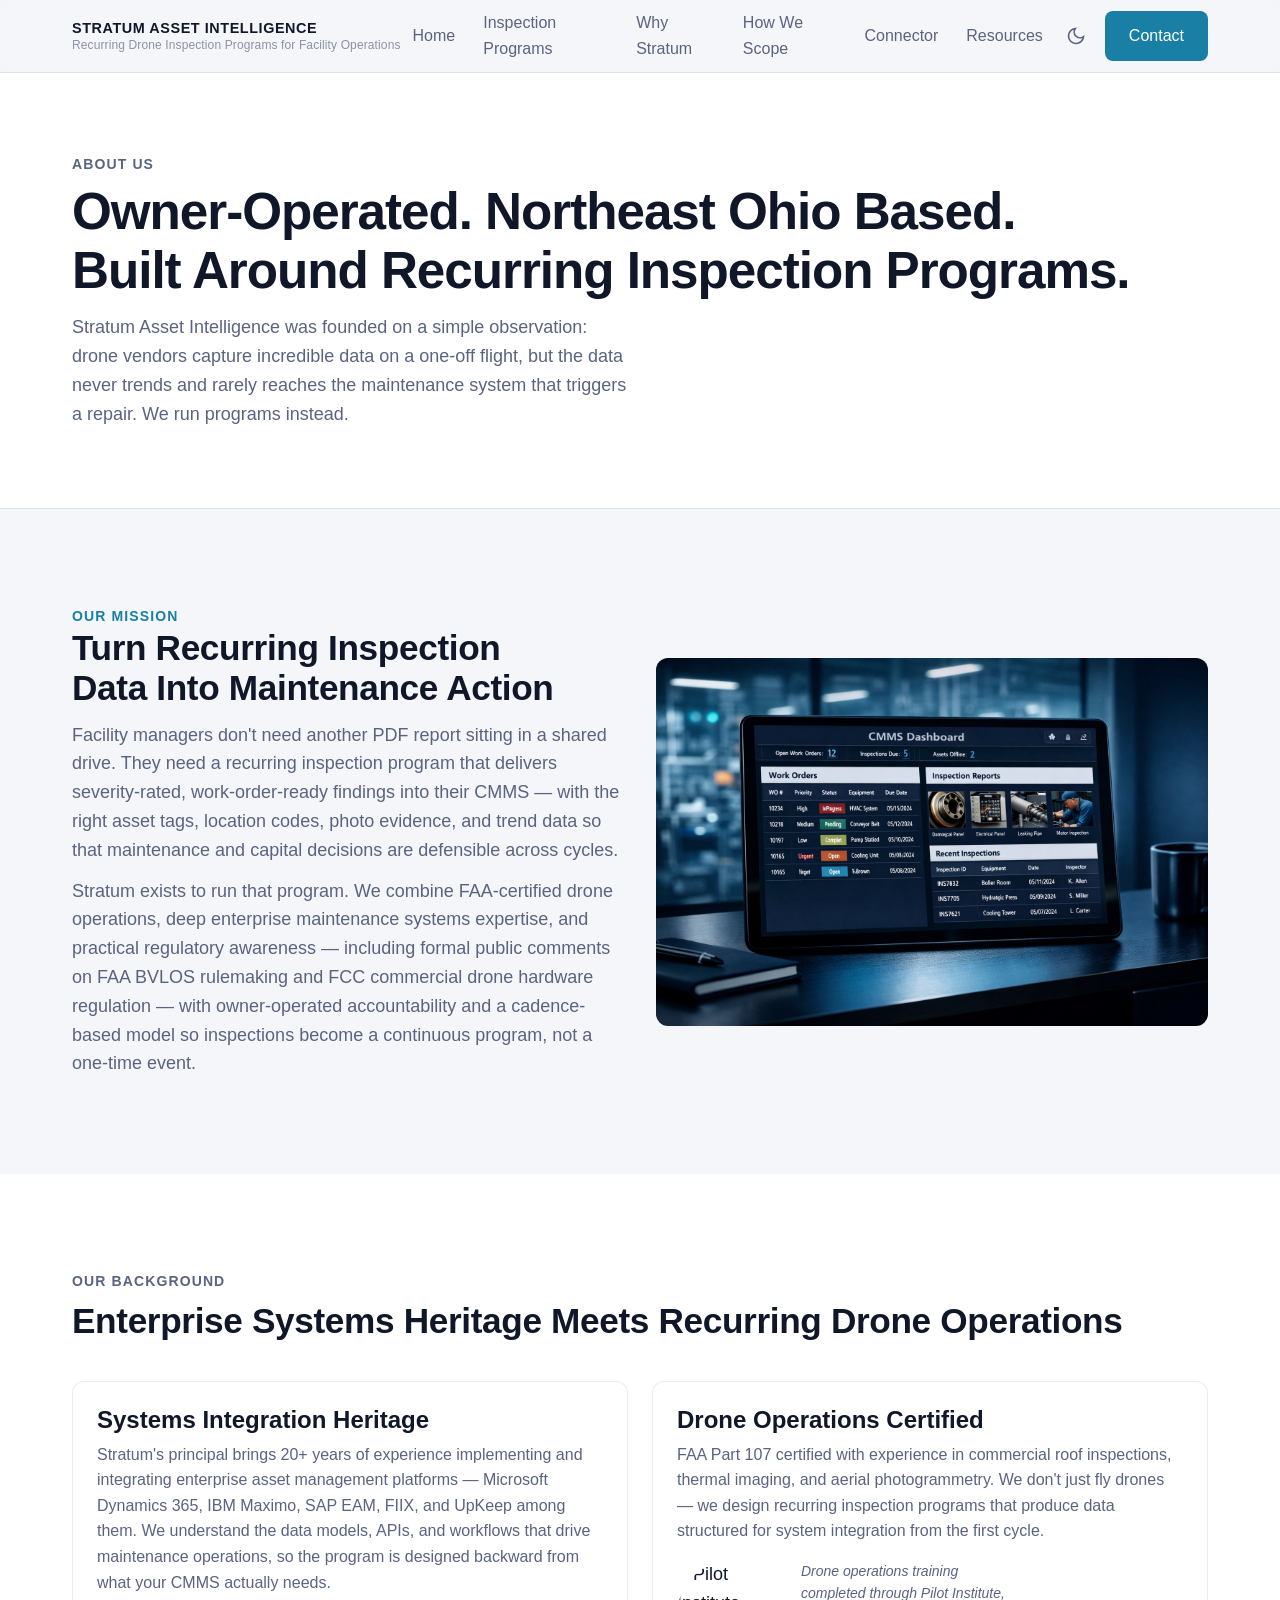
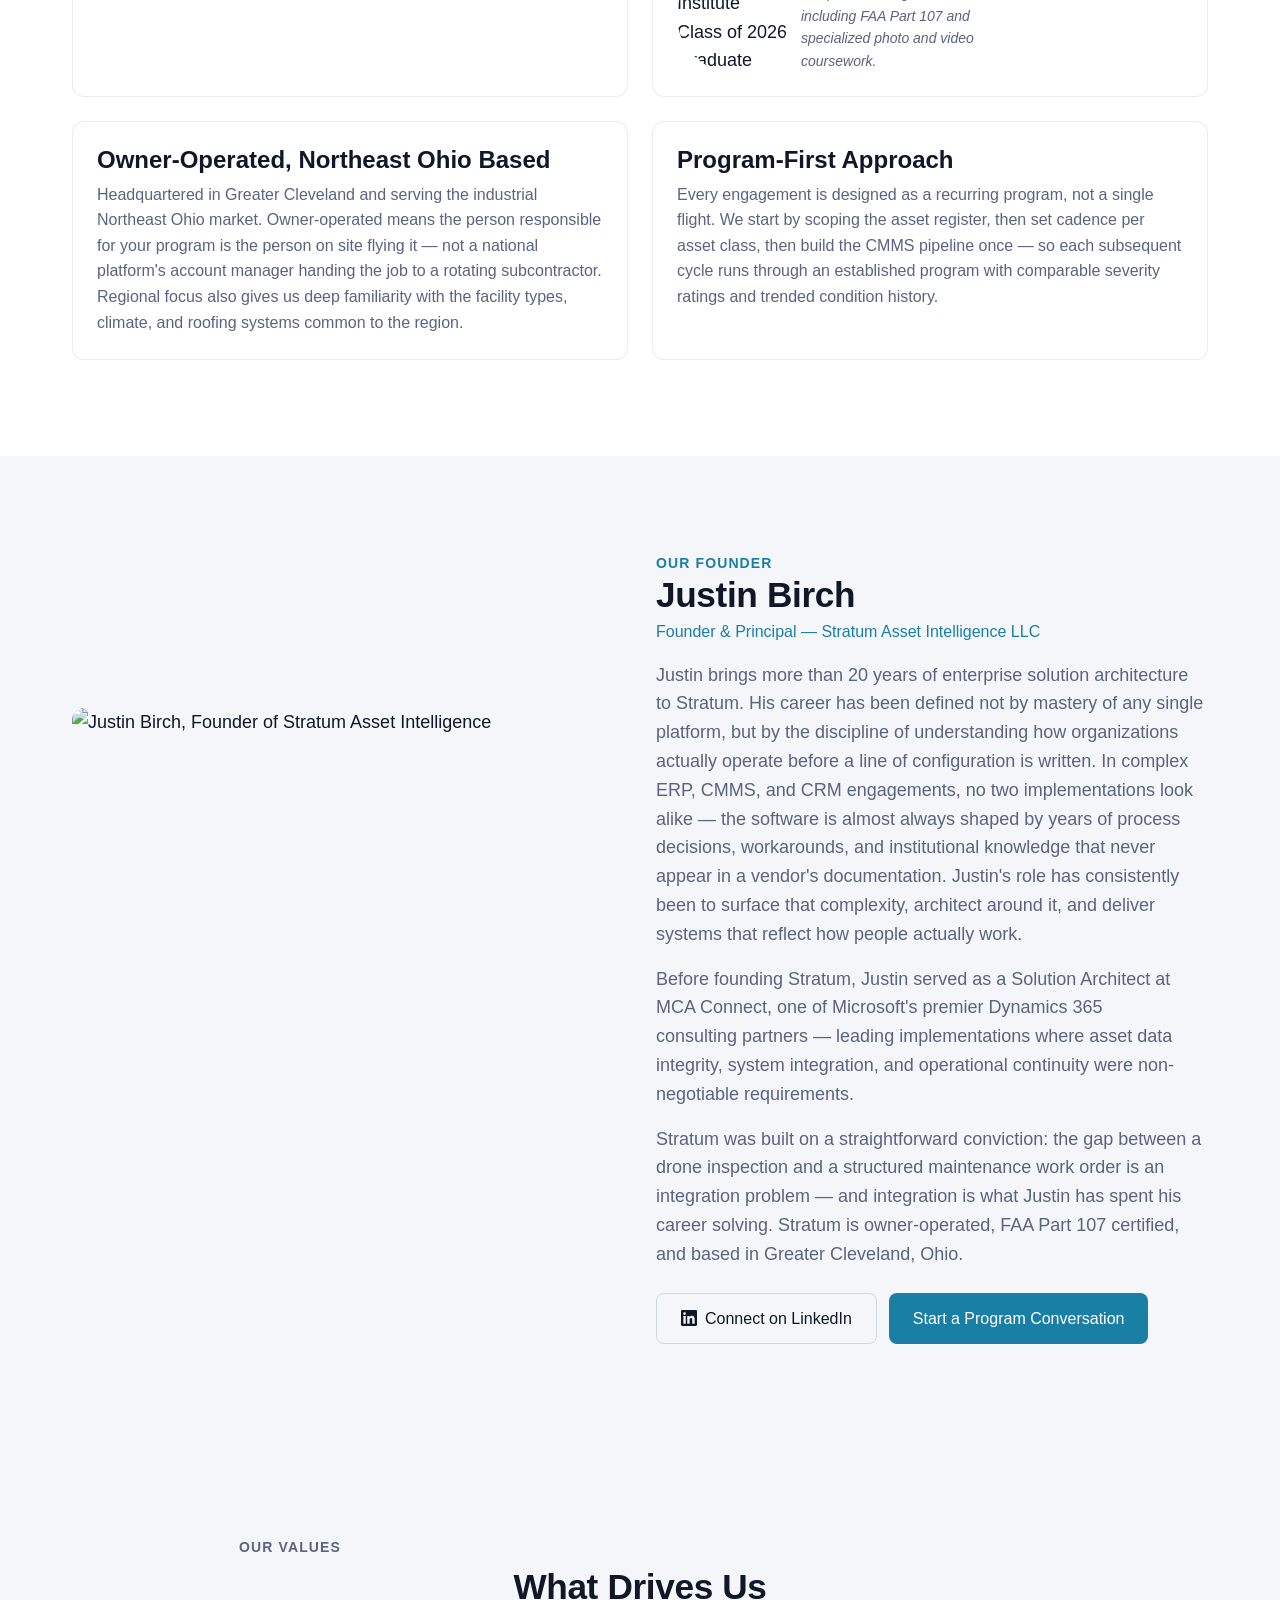
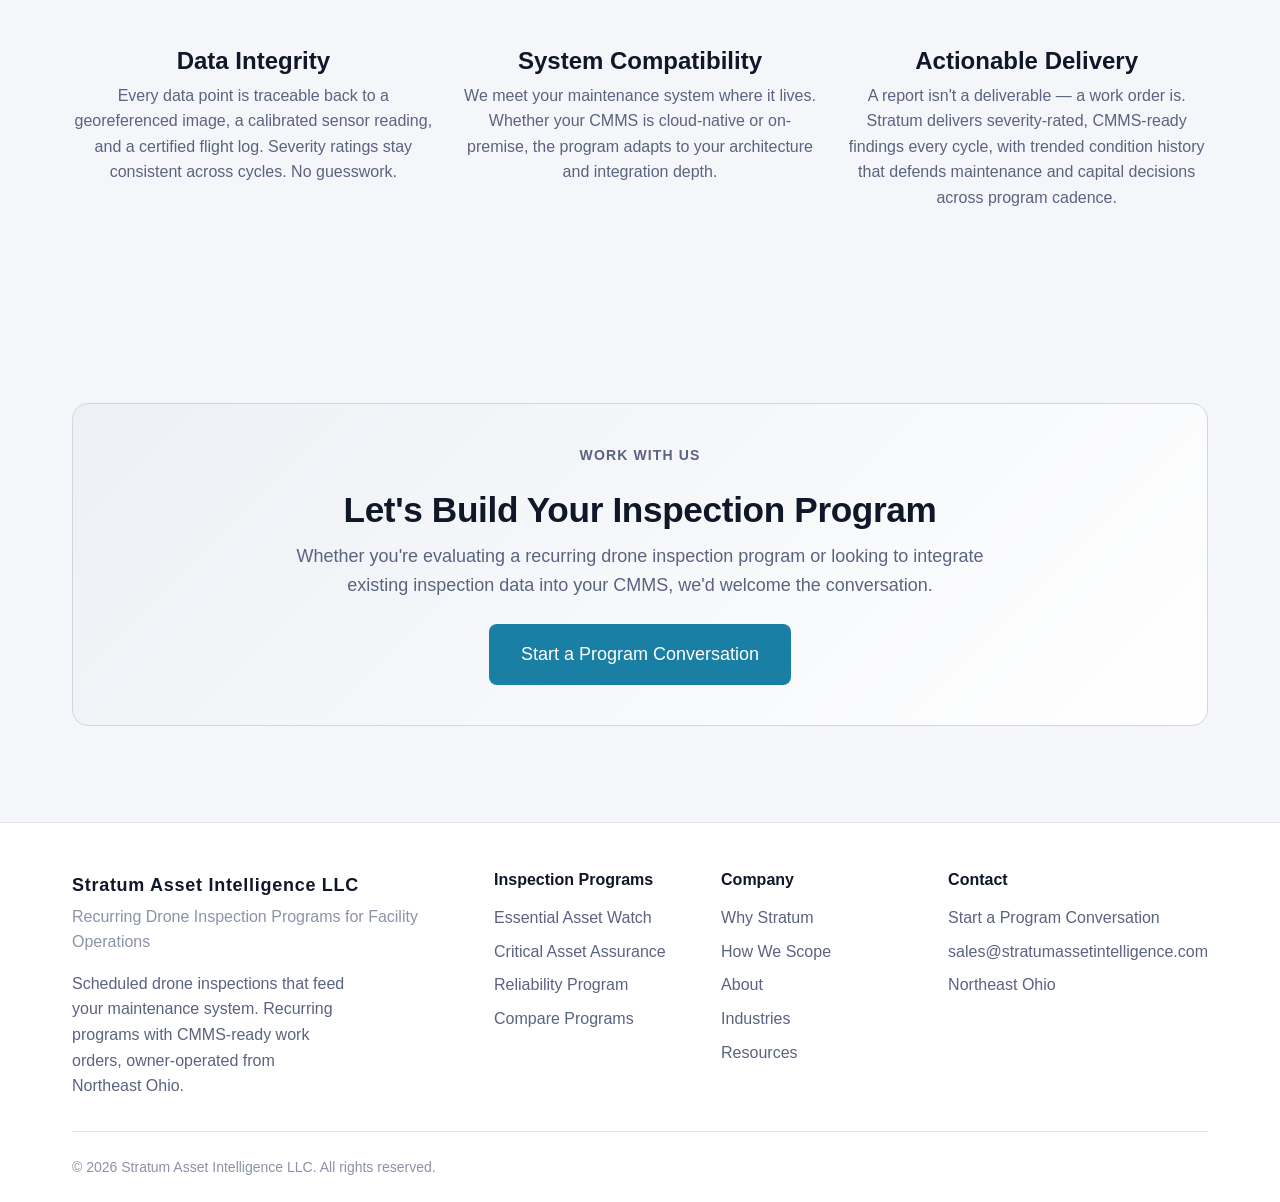
==== commit 414252b4: "Add /connector page for in-house drone program ICP - New connector.html: bolt-on positioning for ope" ====
--- a/about.html
+++ b/about.html
@@ -25,6 +25,7 @@
       <a href="./services.html" class="nav-link">Inspection Programs</a>
       <a href="./why-stratum.html" class="nav-link">Why Stratum</a>
       <a href="./how-programs-are-scoped.html" class="nav-link">How We Scope</a>
+      <a href="./connector.html" class="nav-link">Connector</a>
       <a href="./resources.html" class="nav-link">Resources</a>
       <button class="theme-toggle" data-theme-toggle aria-label="Toggle theme"></button>
       <a href="./contact.html" class="btn btn-primary nav-cta">Contact</a>
@@ -43,7 +44,8 @@
   <a href="./services.html" class="nav-link">Inspection Programs</a>
   <a href="./why-stratum.html" class="nav-link">Why Stratum</a>
   <a href="./how-programs-are-scoped.html" class="nav-link">How We Scope</a>
-  <a href="./resources.html" class="nav-link">Resources</a>
+  <a href="./connector.html" class="nav-link">Connector</a>
+      <a href="./resources.html" class="nav-link">Resources</a>
   <a href="./contact.html" class="btn btn-primary">Contact</a>
 </nav>
 
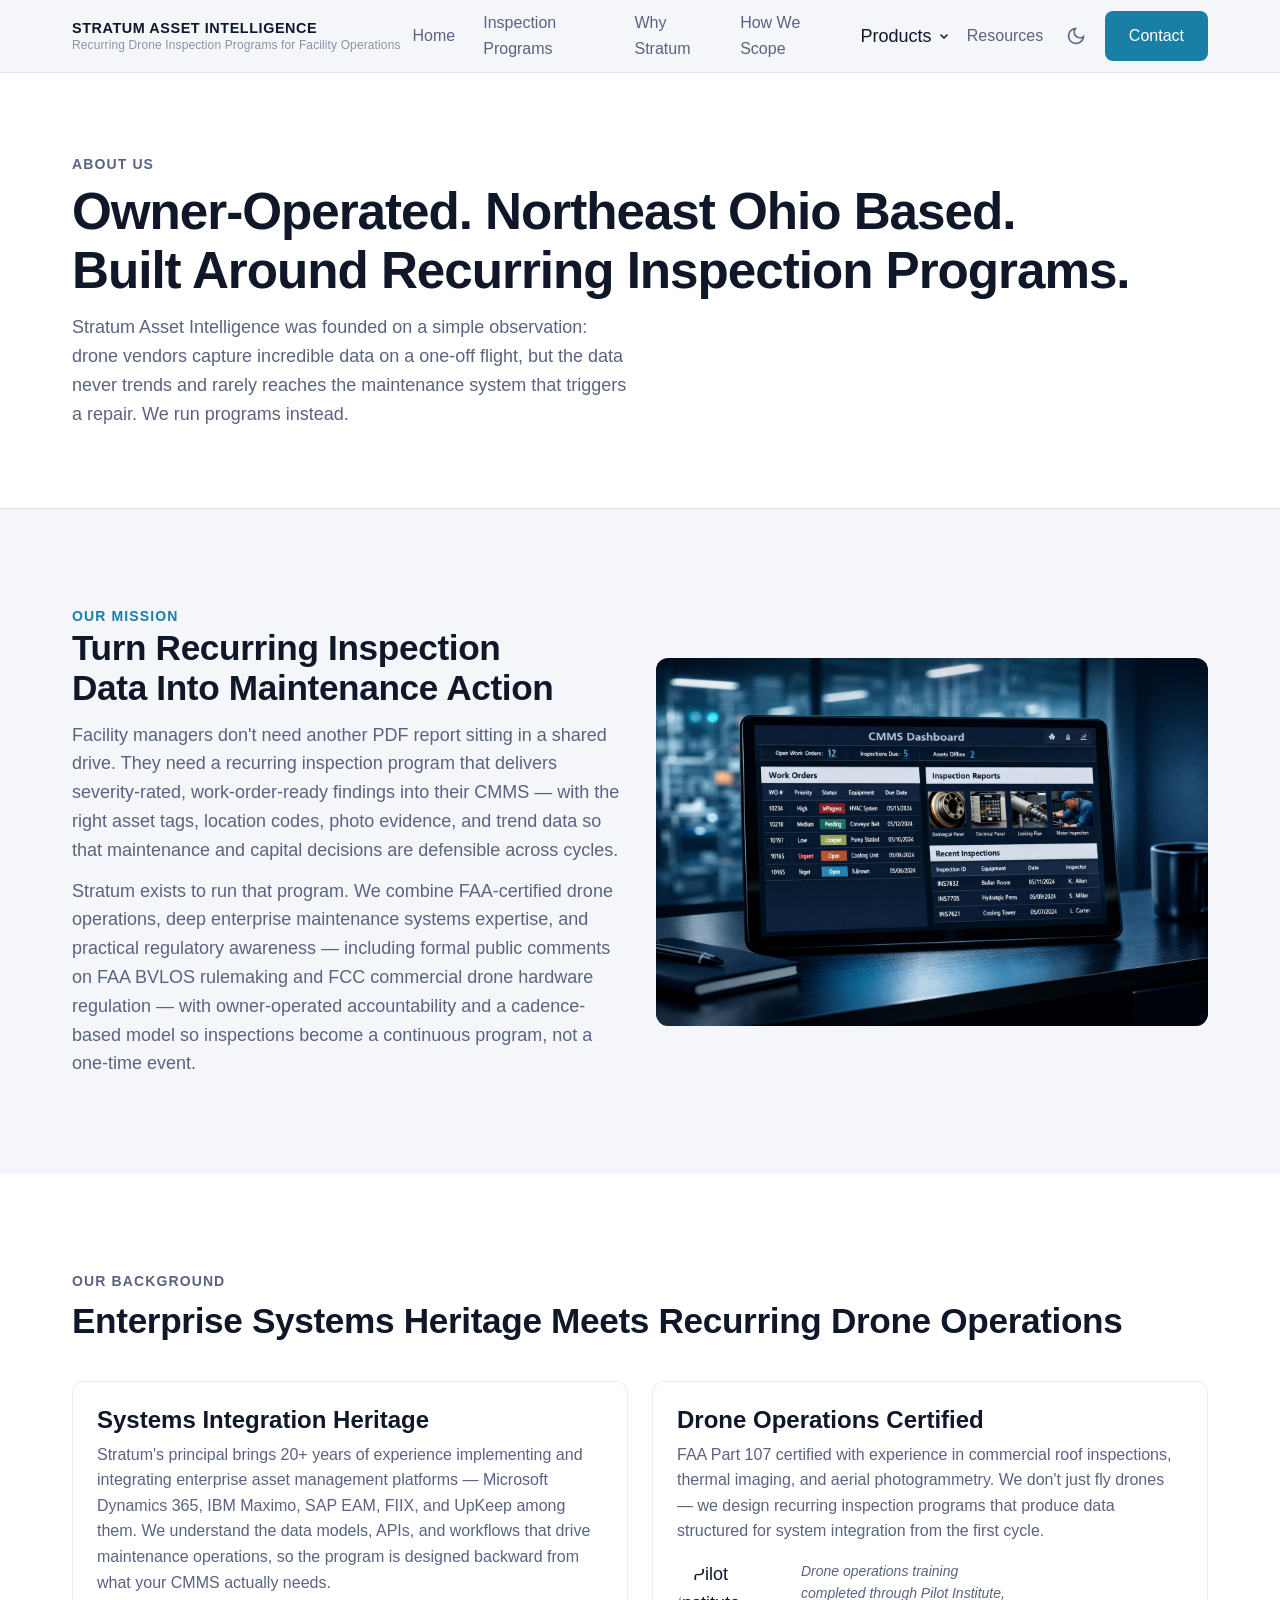
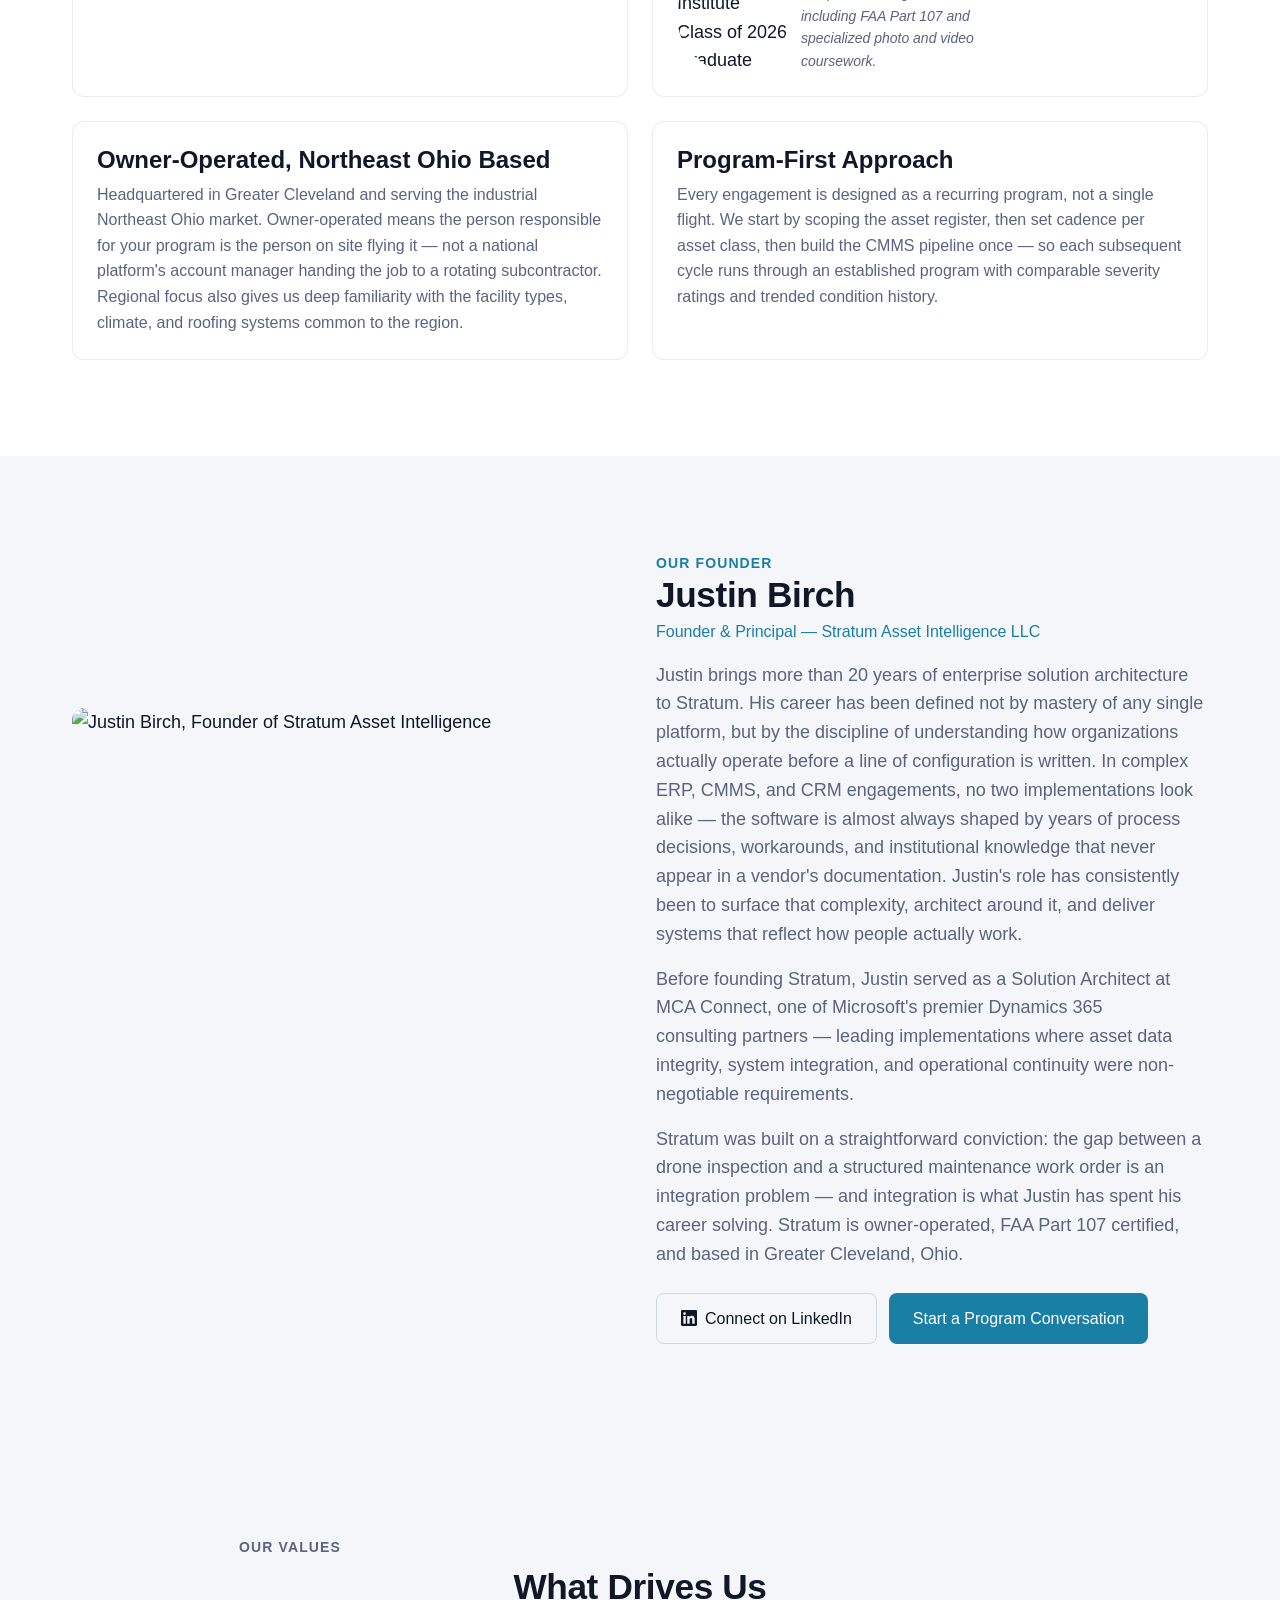
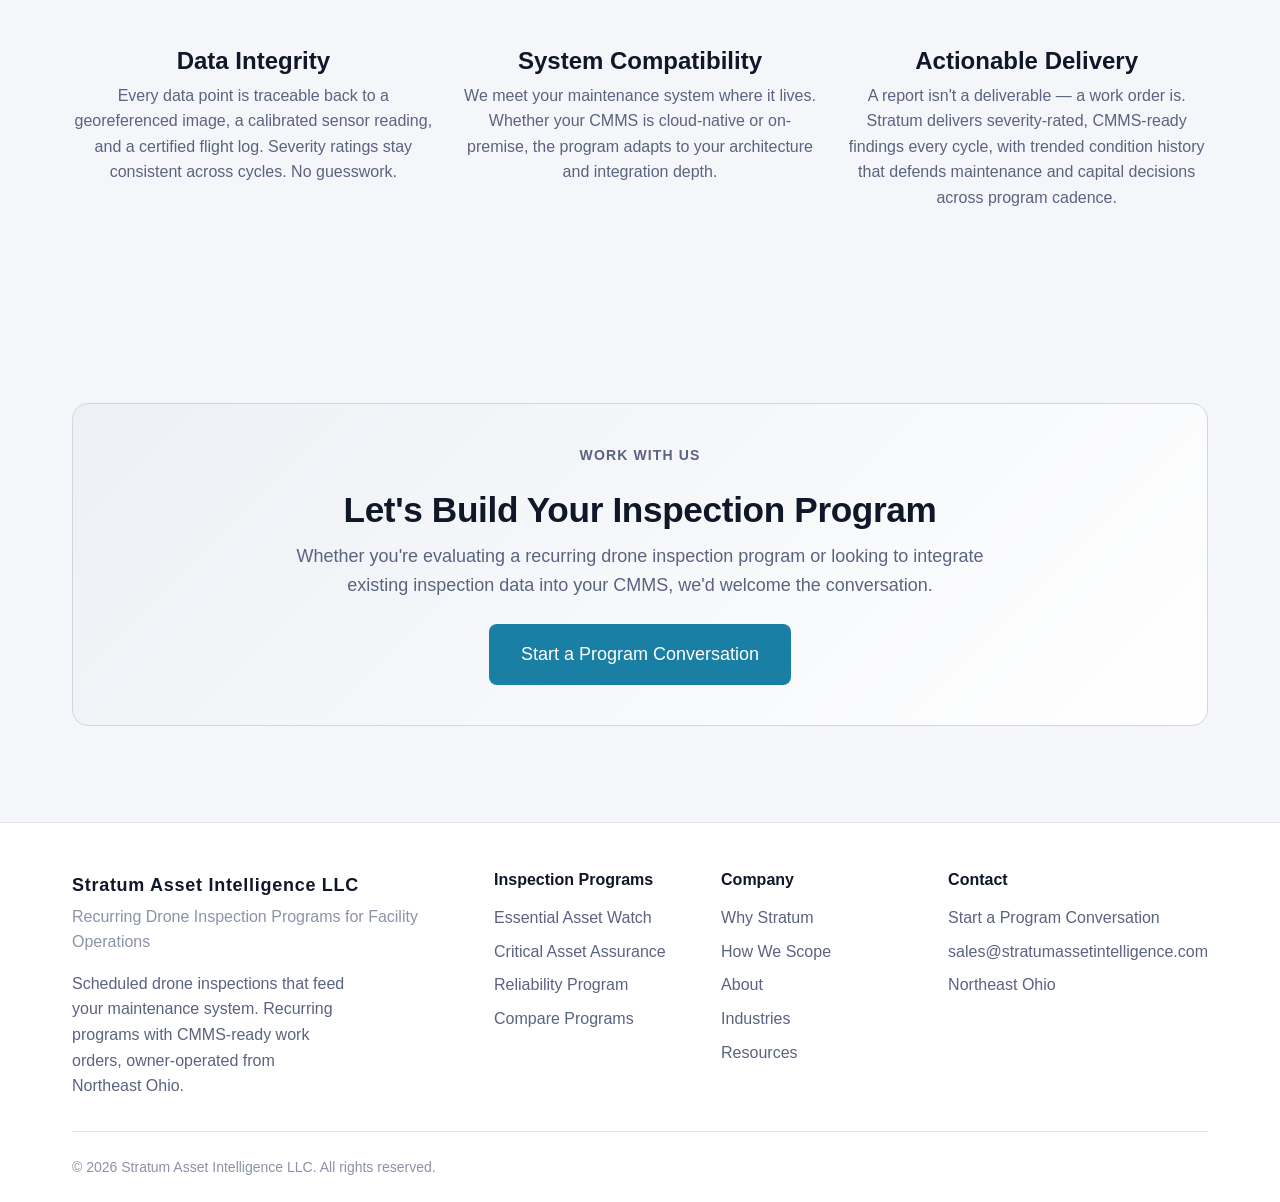
==== commit c920a96e: "Replace flat Connector link with Products dropdown nav Resolves the nav-bar squish caused by adding " ====
--- a/about.html
+++ b/about.html
@@ -25,7 +25,7 @@
       <a href="./services.html" class="nav-link">Inspection Programs</a>
       <a href="./why-stratum.html" class="nav-link">Why Stratum</a>
       <a href="./how-programs-are-scoped.html" class="nav-link">How We Scope</a>
-      <a href="./connector.html" class="nav-link">Connector</a>
+      <div class="nav-dropdown" data-nav-dropdown><button class="nav-link nav-dropdown-trigger" aria-haspopup="true" aria-expanded="false" type="button">Products<svg class="nav-dropdown-caret" width="10" height="10" viewBox="0 0 10 10" aria-hidden="true"><path d="M2 4l3 3 3-3" fill="none" stroke="currentColor" stroke-width="1.5" stroke-linecap="round" stroke-linejoin="round"/></svg></button><div class="nav-dropdown-menu" role="menu" aria-label="Products"><a href="./connector.html" class="nav-dropdown-item" role="menuitem"><span class="nav-dropdown-item-title">Stratum Connector</span><span class="nav-dropdown-item-desc">For in-house drone programs</span></a></div></div>
       <a href="./resources.html" class="nav-link">Resources</a>
       <button class="theme-toggle" data-theme-toggle aria-label="Toggle theme"></button>
       <a href="./contact.html" class="btn btn-primary nav-cta">Contact</a>
@@ -44,7 +44,15 @@
   <a href="./services.html" class="nav-link">Inspection Programs</a>
   <a href="./why-stratum.html" class="nav-link">Why Stratum</a>
   <a href="./how-programs-are-scoped.html" class="nav-link">How We Scope</a>
-  <a href="./connector.html" class="nav-link">Connector</a>
+  <div class="mobile-nav-group" data-mobile-accordion>
+    <button class="nav-link mobile-nav-accordion-trigger" aria-expanded="false" type="button">
+      Products
+      <svg class="nav-dropdown-caret" width="12" height="12" viewBox="0 0 10 10" aria-hidden="true"><path d="M2 4l3 3 3-3" fill="none" stroke="currentColor" stroke-width="1.5" stroke-linecap="round" stroke-linejoin="round"/></svg>
+    </button>
+    <div class="mobile-nav-submenu" hidden>
+      <a href="./connector.html" class="nav-link mobile-nav-subitem">Stratum Connector</a>
+    </div>
+  </div>
       <a href="./resources.html" class="nav-link">Resources</a>
   <a href="./contact.html" class="btn btn-primary">Contact</a>
 </nav>
--- a/style.css
+++ b/style.css
@@ -393,6 +393,148 @@
   justify-content: center;
 }
 
+/* --- Nav Dropdown (Desktop) --- */
+.nav-dropdown {
+  position: relative;
+  display: inline-flex;
+  align-items: center;
+}
+
+.nav-dropdown-trigger {
+  display: inline-flex;
+  align-items: center;
+  gap: 0.4em;
+  background: transparent;
+  border: 0;
+  font: inherit;
+  cursor: pointer;
+  color: inherit;
+}
+
+.nav-dropdown-caret {
+  transition: transform 0.18s ease;
+  flex-shrink: 0;
+}
+
+.nav-dropdown.is-open .nav-dropdown-caret,
+.nav-dropdown-trigger[aria-expanded="true"] .nav-dropdown-caret {
+  transform: rotate(180deg);
+}
+
+.nav-dropdown-menu {
+  position: absolute;
+  top: calc(100% + 8px);
+  left: 50%;
+  transform: translateX(-50%) translateY(-4px);
+  min-width: 280px;
+  background: var(--color-surface);
+  border: 1px solid var(--color-border);
+  border-radius: var(--radius-md);
+  box-shadow: 0 12px 32px rgba(0,0,0,0.18), 0 2px 6px rgba(0,0,0,0.08);
+  padding: var(--space-2);
+  opacity: 0;
+  visibility: hidden;
+  pointer-events: none;
+  transition: opacity 0.15s ease, transform 0.15s ease, visibility 0s linear 0.15s;
+  z-index: 50;
+}
+
+.nav-dropdown.is-open .nav-dropdown-menu,
+.nav-dropdown:hover .nav-dropdown-menu,
+.nav-dropdown:focus-within .nav-dropdown-menu {
+  opacity: 1;
+  visibility: visible;
+  pointer-events: auto;
+  transform: translateX(-50%) translateY(0);
+  transition: opacity 0.15s ease, transform 0.15s ease, visibility 0s;
+}
+
+.nav-dropdown-item {
+  display: block;
+  padding: var(--space-3) var(--space-4);
+  border-radius: var(--radius-sm);
+  text-decoration: none;
+  color: var(--color-text);
+  transition: background 0.12s ease;
+}
+
+.nav-dropdown-item:hover,
+.nav-dropdown-item:focus-visible {
+  background: var(--color-surface-2);
+  outline: none;
+}
+
+.nav-dropdown-item[aria-current="page"] {
+  background: var(--color-primary-light, var(--color-surface-2));
+}
+
+.nav-dropdown-item-title {
+  display: block;
+  font-weight: 600;
+  font-size: var(--text-base);
+  color: var(--color-text);
+  line-height: 1.3;
+}
+
+.nav-dropdown-item-desc {
+  display: block;
+  font-size: var(--text-sm);
+  color: var(--color-text-muted);
+  margin-top: 2px;
+  line-height: 1.3;
+}
+
+/* --- Mobile Nav Accordion --- */
+.mobile-nav-group {
+  display: flex;
+  flex-direction: column;
+  width: 100%;
+}
+
+.mobile-nav-accordion-trigger {
+  display: flex;
+  align-items: center;
+  justify-content: space-between;
+  width: 100%;
+  background: transparent;
+  border: 0;
+  font: inherit;
+  cursor: pointer;
+  color: inherit;
+  font-size: var(--text-base);
+  padding: var(--space-3) var(--space-4);
+  text-align: left;
+}
+
+.mobile-nav-accordion-trigger[aria-expanded="true"] .nav-dropdown-caret {
+  transform: rotate(180deg);
+}
+
+.mobile-nav-submenu {
+  display: flex;
+  flex-direction: column;
+  padding-left: var(--space-4);
+  border-left: 2px solid var(--color-border);
+  margin-left: var(--space-4);
+  margin-top: var(--space-1);
+  margin-bottom: var(--space-2);
+}
+
+.mobile-nav-submenu[hidden] {
+  display: none;
+}
+
+.mobile-nav-subitem {
+  font-size: var(--text-sm) !important;
+  padding: var(--space-2) var(--space-3) !important;
+  color: var(--color-text-muted);
+}
+
+.mobile-nav-subitem:hover,
+.mobile-nav-subitem[aria-current="page"] {
+  color: var(--color-primary);
+}
+
 /* --- Theme Toggle --- */
 .theme-toggle {
   display: flex;
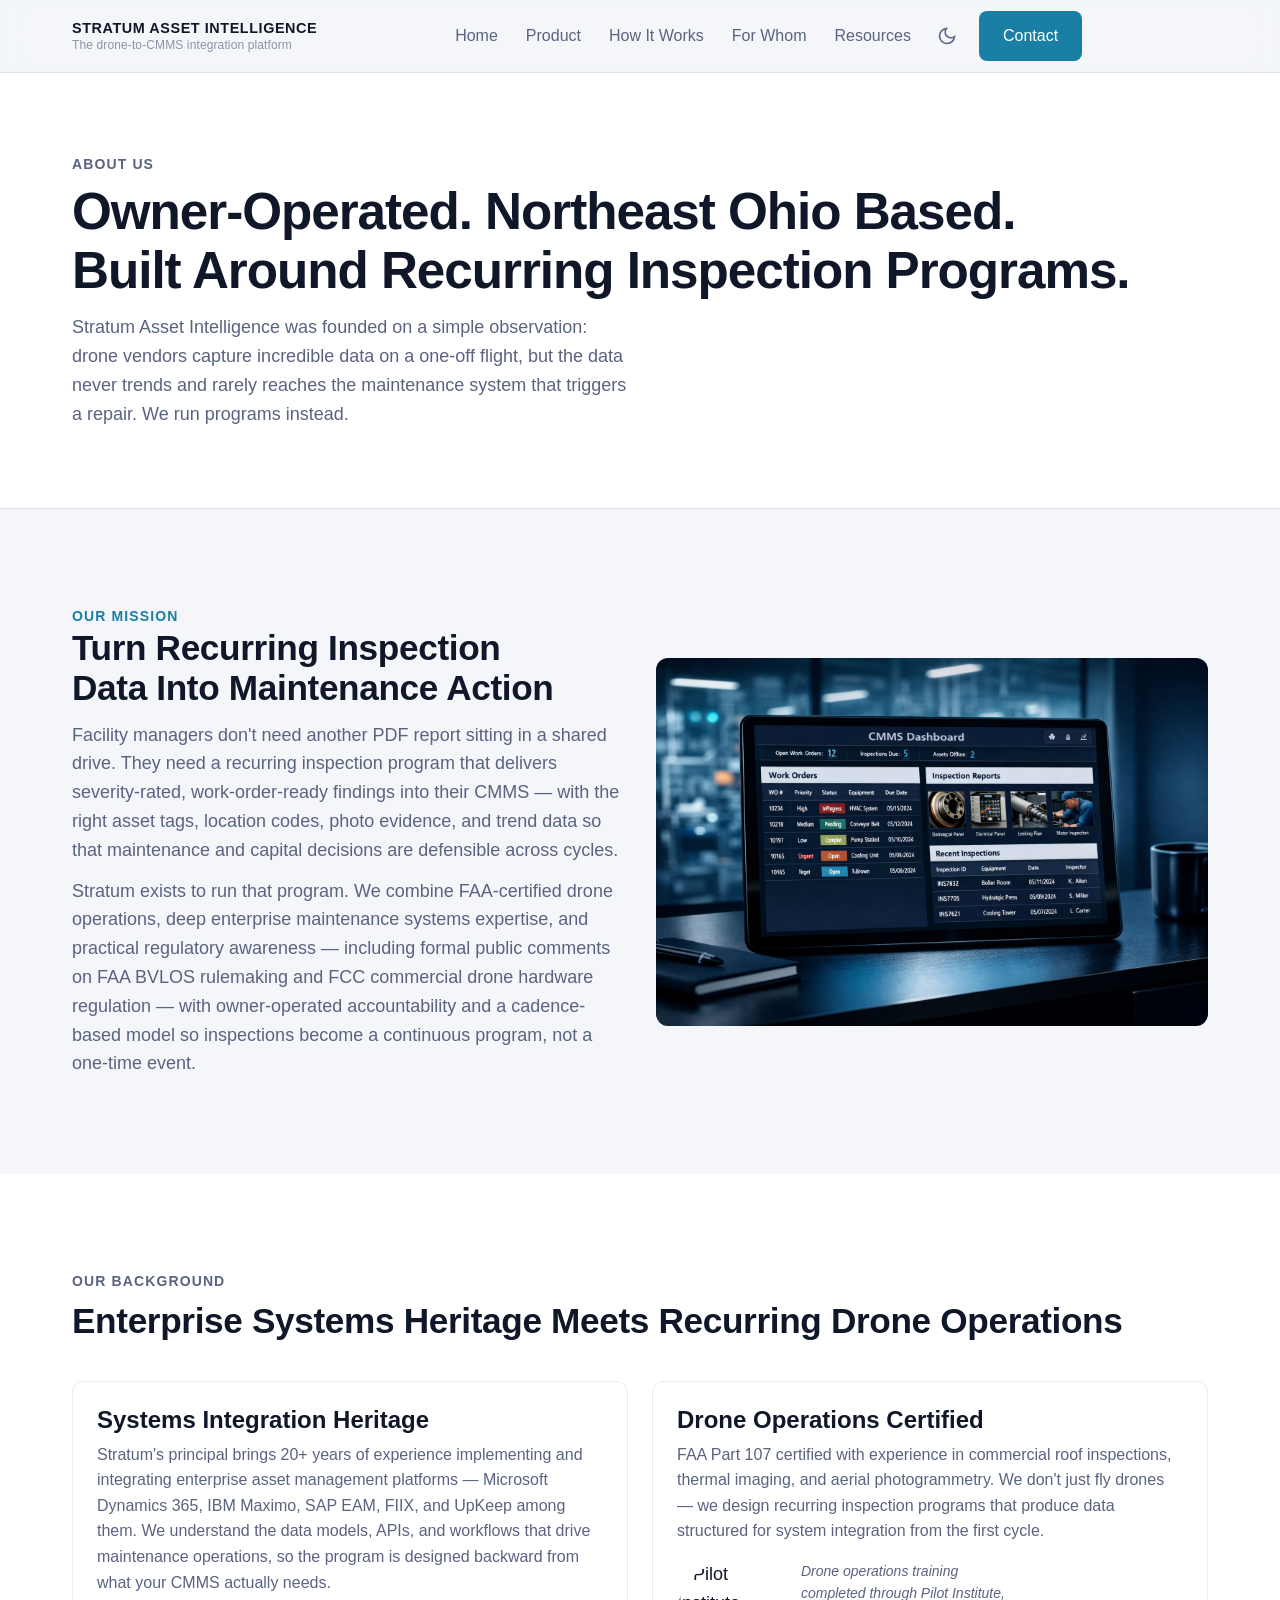
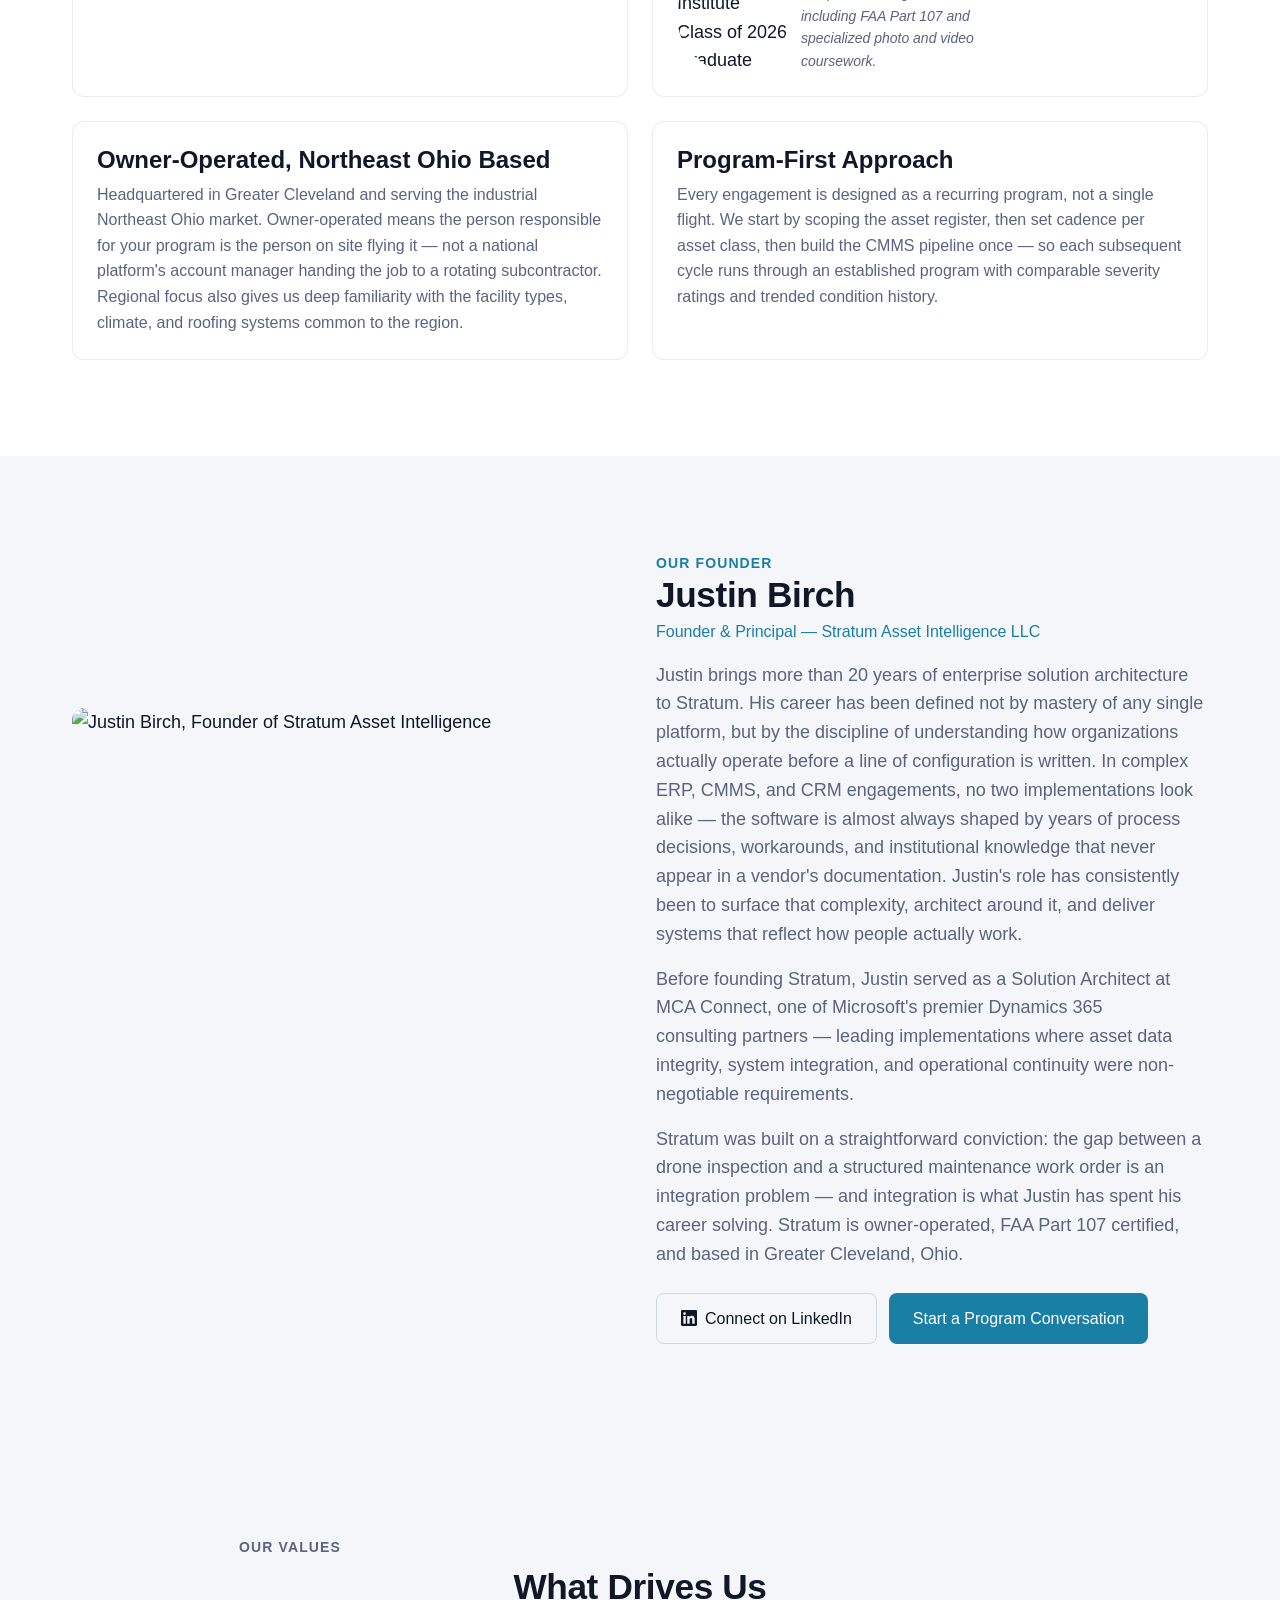
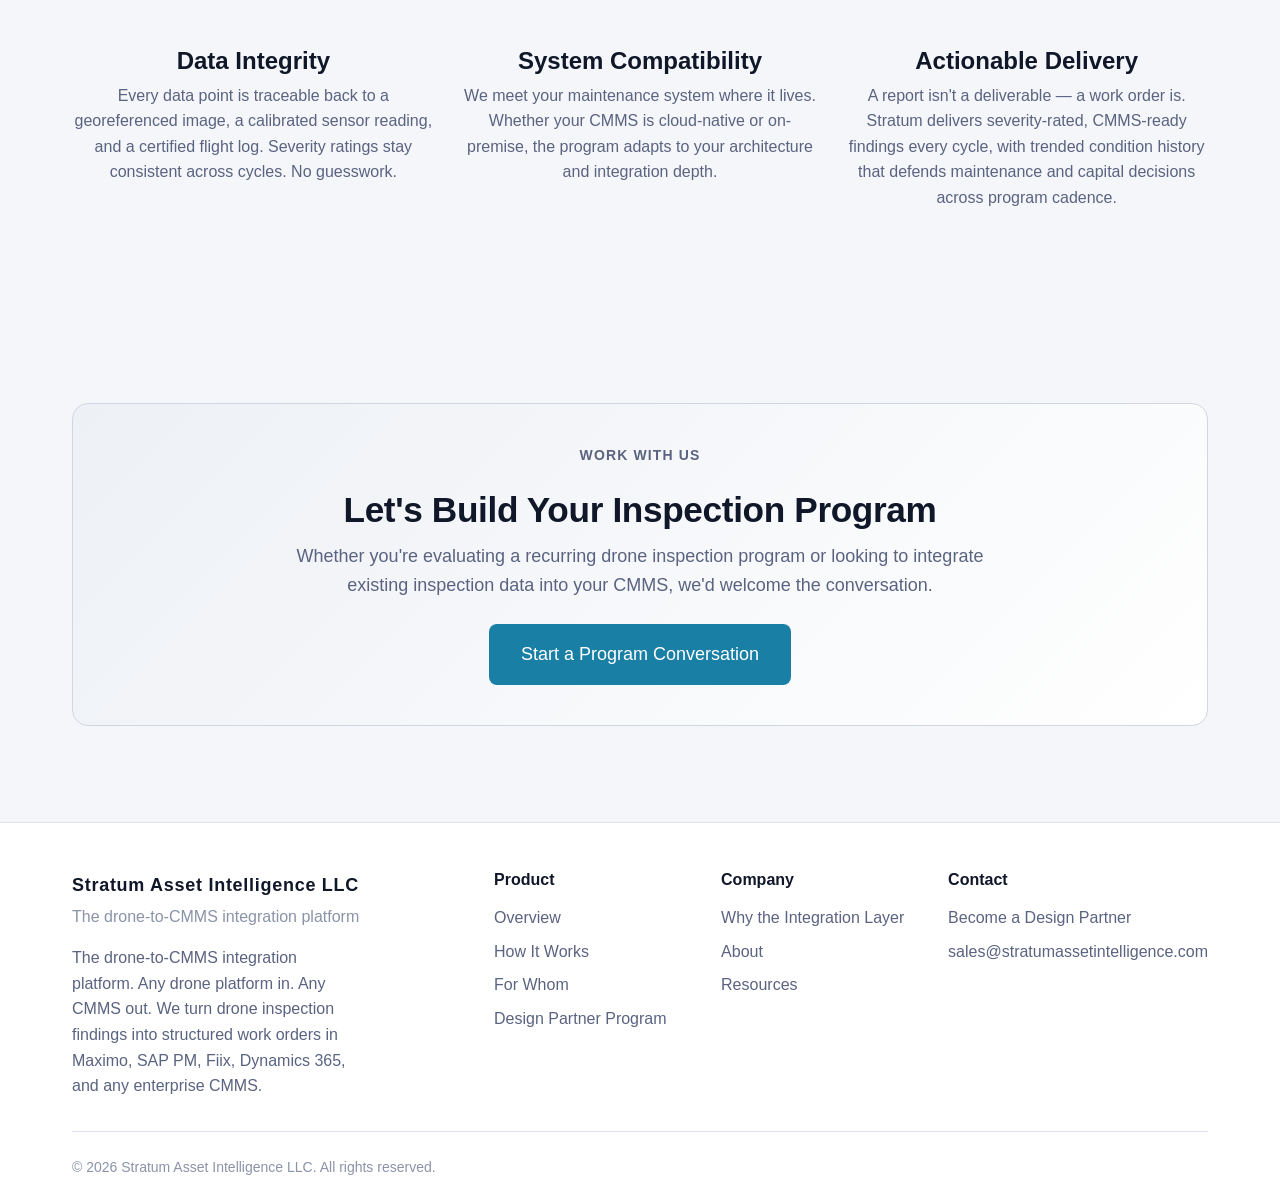
==== commit 0068c133: "chore: global nav/footer/tagline reposition + rename connector→product, how-programs→how-it-works" ====
--- a/about.html
+++ b/about.html
@@ -18,14 +18,13 @@
   <div class="container header-inner">
     <a href="./index.html" class="header-brand">
       <span class="header-brand-name">Stratum Asset Intelligence</span>
-      <span class="header-brand-tagline">Recurring Drone Inspection Programs for Facility Operations</span>
+      <span class="header-brand-tagline">The drone-to-CMMS integration platform</span>
     </a>
-    <nav class="nav-desktop" aria-label="Main navigation">
+        <nav class="nav-desktop" aria-label="Main navigation">
       <a href="./index.html" class="nav-link">Home</a>
-      <a href="./services.html" class="nav-link">Inspection Programs</a>
-      <a href="./why-stratum.html" class="nav-link">Why Stratum</a>
-      <a href="./how-programs-are-scoped.html" class="nav-link">How We Scope</a>
-      <div class="nav-dropdown" data-nav-dropdown><button class="nav-link nav-dropdown-trigger" aria-haspopup="true" aria-expanded="false" type="button">Products<svg class="nav-dropdown-caret" width="10" height="10" viewBox="0 0 10 10" aria-hidden="true"><path d="M2 4l3 3 3-3" fill="none" stroke="currentColor" stroke-width="1.5" stroke-linecap="round" stroke-linejoin="round"/></svg></button><div class="nav-dropdown-menu" role="menu" aria-label="Products"><a href="./connector.html" class="nav-dropdown-item" role="menuitem"><span class="nav-dropdown-item-title">Stratum Connector</span><span class="nav-dropdown-item-desc">For in-house drone programs</span></a></div></div>
+      <a href="./product.html" class="nav-link">Product</a>
+      <a href="./how-it-works.html" class="nav-link">How It Works</a>
+      <a href="./industries.html" class="nav-link">For Whom</a>
       <a href="./resources.html" class="nav-link">Resources</a>
       <button class="theme-toggle" data-theme-toggle aria-label="Toggle theme"></button>
       <a href="./contact.html" class="btn btn-primary nav-cta">Contact</a>
@@ -39,21 +38,12 @@
   </div>
 </header>
 
-<nav class="mobile-nav" aria-label="Mobile navigation">
+<nav class="mobile-nav is-closed" aria-label="Mobile navigation">
   <a href="./index.html" class="nav-link">Home</a>
-  <a href="./services.html" class="nav-link">Inspection Programs</a>
-  <a href="./why-stratum.html" class="nav-link">Why Stratum</a>
-  <a href="./how-programs-are-scoped.html" class="nav-link">How We Scope</a>
-  <div class="mobile-nav-group" data-mobile-accordion>
-    <button class="nav-link mobile-nav-accordion-trigger" aria-expanded="false" type="button">
-      Products
-      <svg class="nav-dropdown-caret" width="12" height="12" viewBox="0 0 10 10" aria-hidden="true"><path d="M2 4l3 3 3-3" fill="none" stroke="currentColor" stroke-width="1.5" stroke-linecap="round" stroke-linejoin="round"/></svg>
-    </button>
-    <div class="mobile-nav-submenu" hidden>
-      <a href="./connector.html" class="nav-link mobile-nav-subitem">Stratum Connector</a>
-    </div>
-  </div>
-      <a href="./resources.html" class="nav-link">Resources</a>
+  <a href="./product.html" class="nav-link">Product</a>
+  <a href="./how-it-works.html" class="nav-link">How It Works</a>
+  <a href="./industries.html" class="nav-link">For Whom</a>
+  <a href="./resources.html" class="nav-link">Resources</a>
   <a href="./contact.html" class="btn btn-primary">Contact</a>
 </nav>
 
@@ -244,31 +234,32 @@
     <div class="footer-grid">
       <div class="footer-brand">
         <span class="footer-brand-name">Stratum Asset Intelligence LLC</span>
-        <span class="footer-brand-tagline">Recurring Drone Inspection Programs for Facility Operations</span>
-        <p>Scheduled drone inspections that feed your maintenance system. Recurring programs with CMMS-ready work orders, owner-operated from Northeast Ohio.</p>
-      </div>
+        <span class="footer-brand-tagline">The drone-to-CMMS integration platform</span>
+        <p>The drone-to-CMMS integration platform. Any drone platform in. Any CMMS out. We turn drone inspection findings into structured work orders in Maximo, SAP PM, Fiix, Dynamics 365, and any enterprise CMMS.</p>
+      </div>
+
       <div class="footer-col">
-        <h4>Inspection Programs</h4>
-        <a href="./services.html#essential-asset-watch">Essential Asset Watch</a>
-        <a href="./services.html#critical-asset-assurance">Critical Asset Assurance</a>
-        <a href="./services.html#reliability-program">Reliability Program</a>
-        <a href="./services.html">Compare Programs</a>
-      </div>
+        <h4>Product</h4>
+        <a href="./product.html">Overview</a>
+        <a href="./how-it-works.html">How It Works</a>
+        <a href="./industries.html">For Whom</a>
+        <a href="./contact.html?program=design-partner">Design Partner Program</a>
+      </div>
+
       <div class="footer-col">
         <h4>Company</h4>
-        <a href="./why-stratum.html">Why Stratum</a>
-        <a href="./how-programs-are-scoped.html">How We Scope</a>
+        <a href="./why-stratum.html">Why the Integration Layer</a>
         <a href="./about.html">About</a>
-        <a href="./industries.html">Industries</a>
         <a href="./resources.html">Resources</a>
       </div>
+
       <div class="footer-col">
         <h4>Contact</h4>
-        <a href="./contact.html">Start a Program Conversation</a>
+        <a href="./contact.html?program=design-partner">Become a Design Partner</a>
         <a href="mailto:sales@stratumassetintelligence.com">sales@stratumassetintelligence.com</a>
-        <a href="tel:+12165120667">Northeast Ohio</a>
-      </div>
-    </div>
+      </div>
+    </div>
+
     <div class="footer-bottom">
       <span>&copy; 2026 Stratum Asset Intelligence LLC. All rights reserved.</span>
     </div>
--- a/style.css
+++ b/style.css
@@ -423,20 +423,26 @@
 
 .nav-dropdown-menu {
   position: absolute;
-  top: calc(100% + 8px);
+  top: 100%;
   left: 50%;
+  /* 8px invisible bridge above the visible menu prevents hover loss
+     when traversing from the trigger down to the menu */
+  padding-top: 8px;
   transform: translateX(-50%) translateY(-4px);
   min-width: 280px;
+  opacity: 0;
+  visibility: hidden;
+  pointer-events: none;
+  transition: opacity 0.15s ease, transform 0.15s ease, visibility 0s linear 0.15s;
+  z-index: 50;
+}
+
+.nav-dropdown-menu-inner {
   background: var(--color-surface);
   border: 1px solid var(--color-border);
   border-radius: var(--radius-md);
   box-shadow: 0 12px 32px rgba(0,0,0,0.18), 0 2px 6px rgba(0,0,0,0.08);
   padding: var(--space-2);
-  opacity: 0;
-  visibility: hidden;
-  pointer-events: none;
-  transition: opacity 0.15s ease, transform 0.15s ease, visibility 0s linear 0.15s;
-  z-index: 50;
 }
 
 .nav-dropdown.is-open .nav-dropdown-menu,
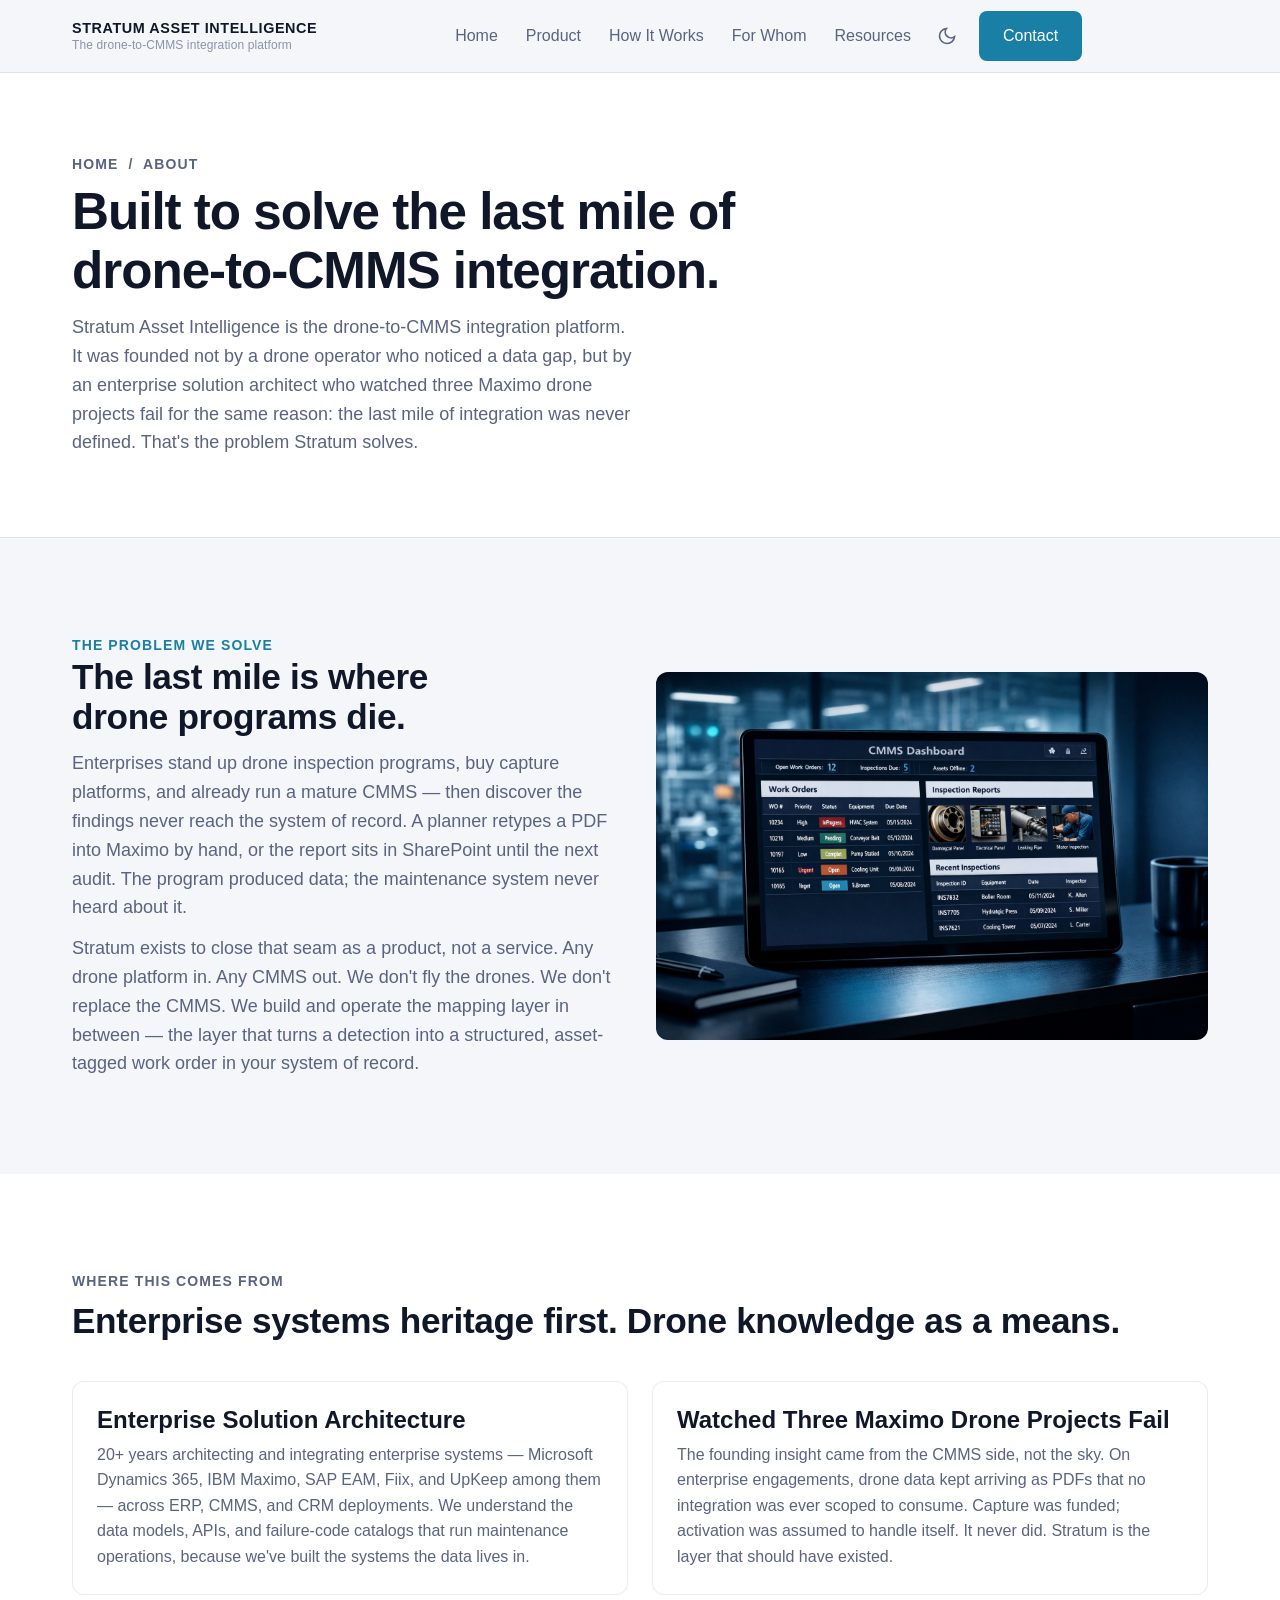
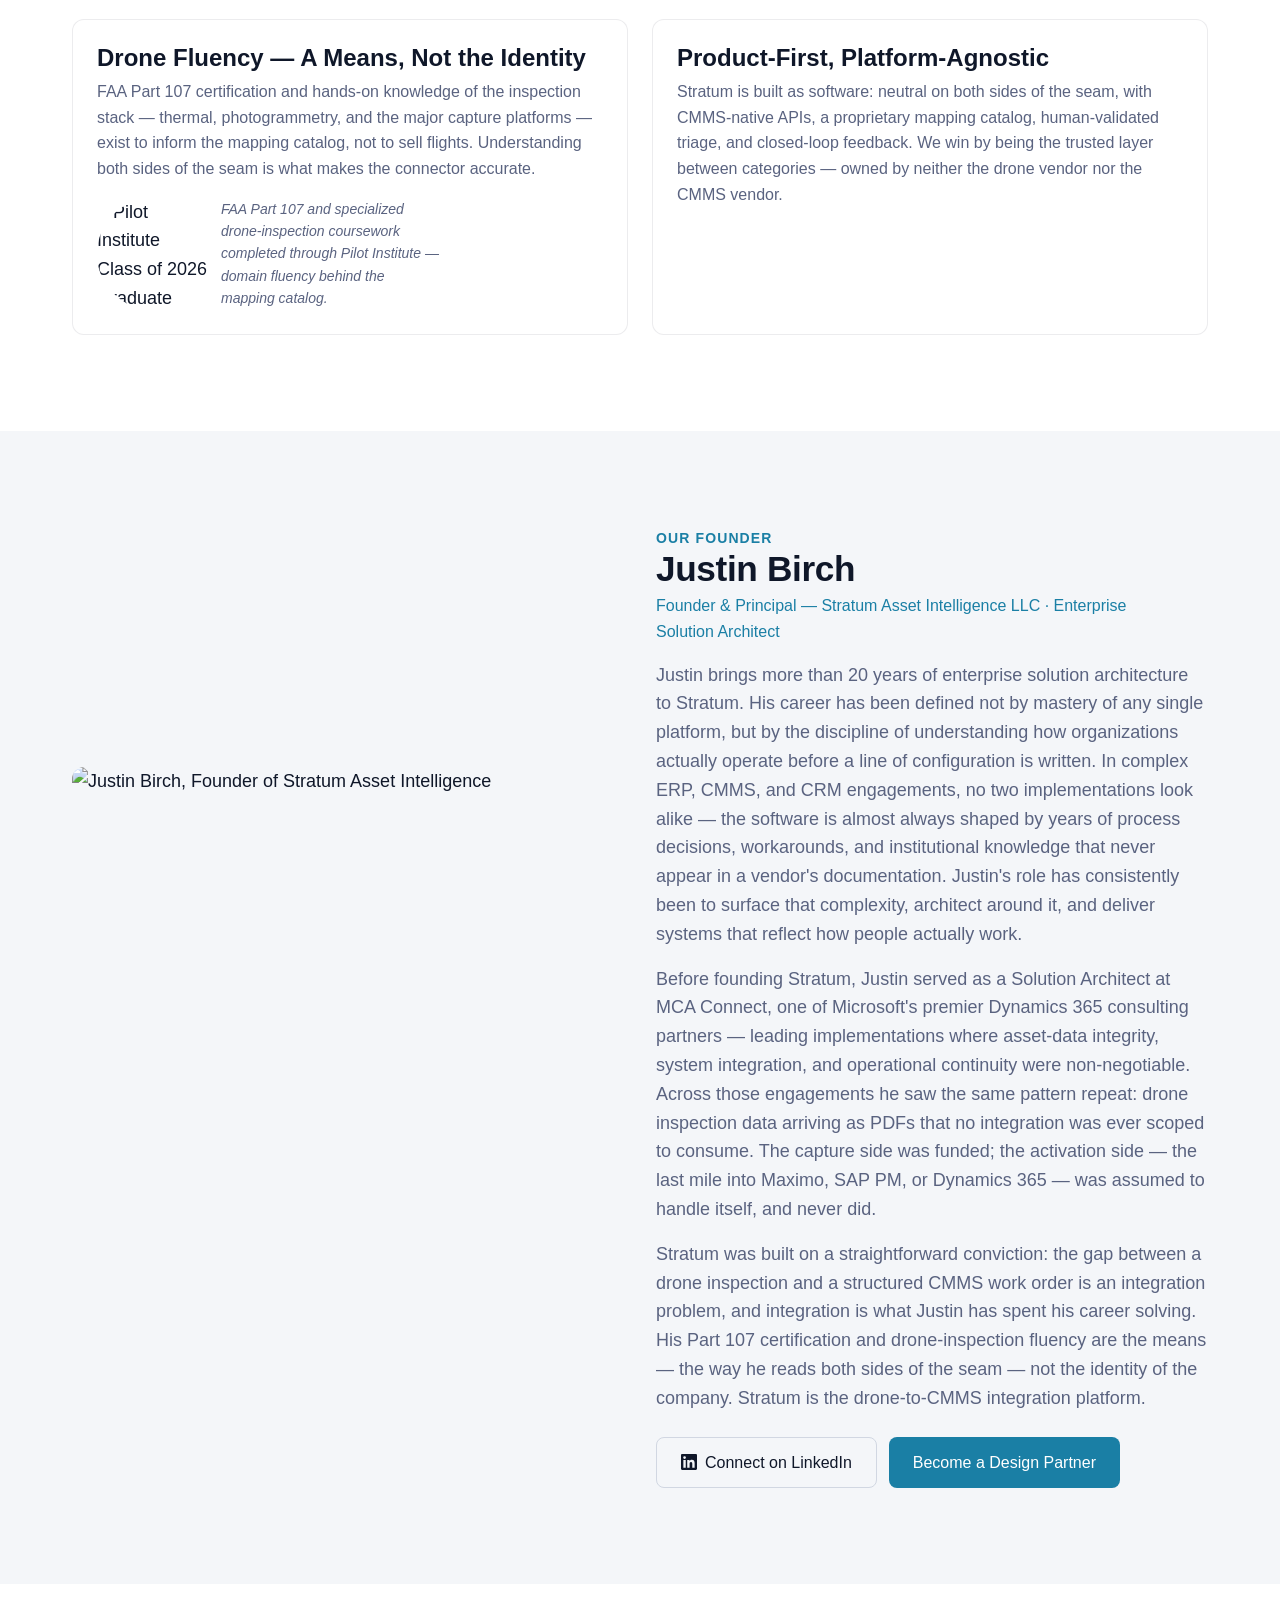
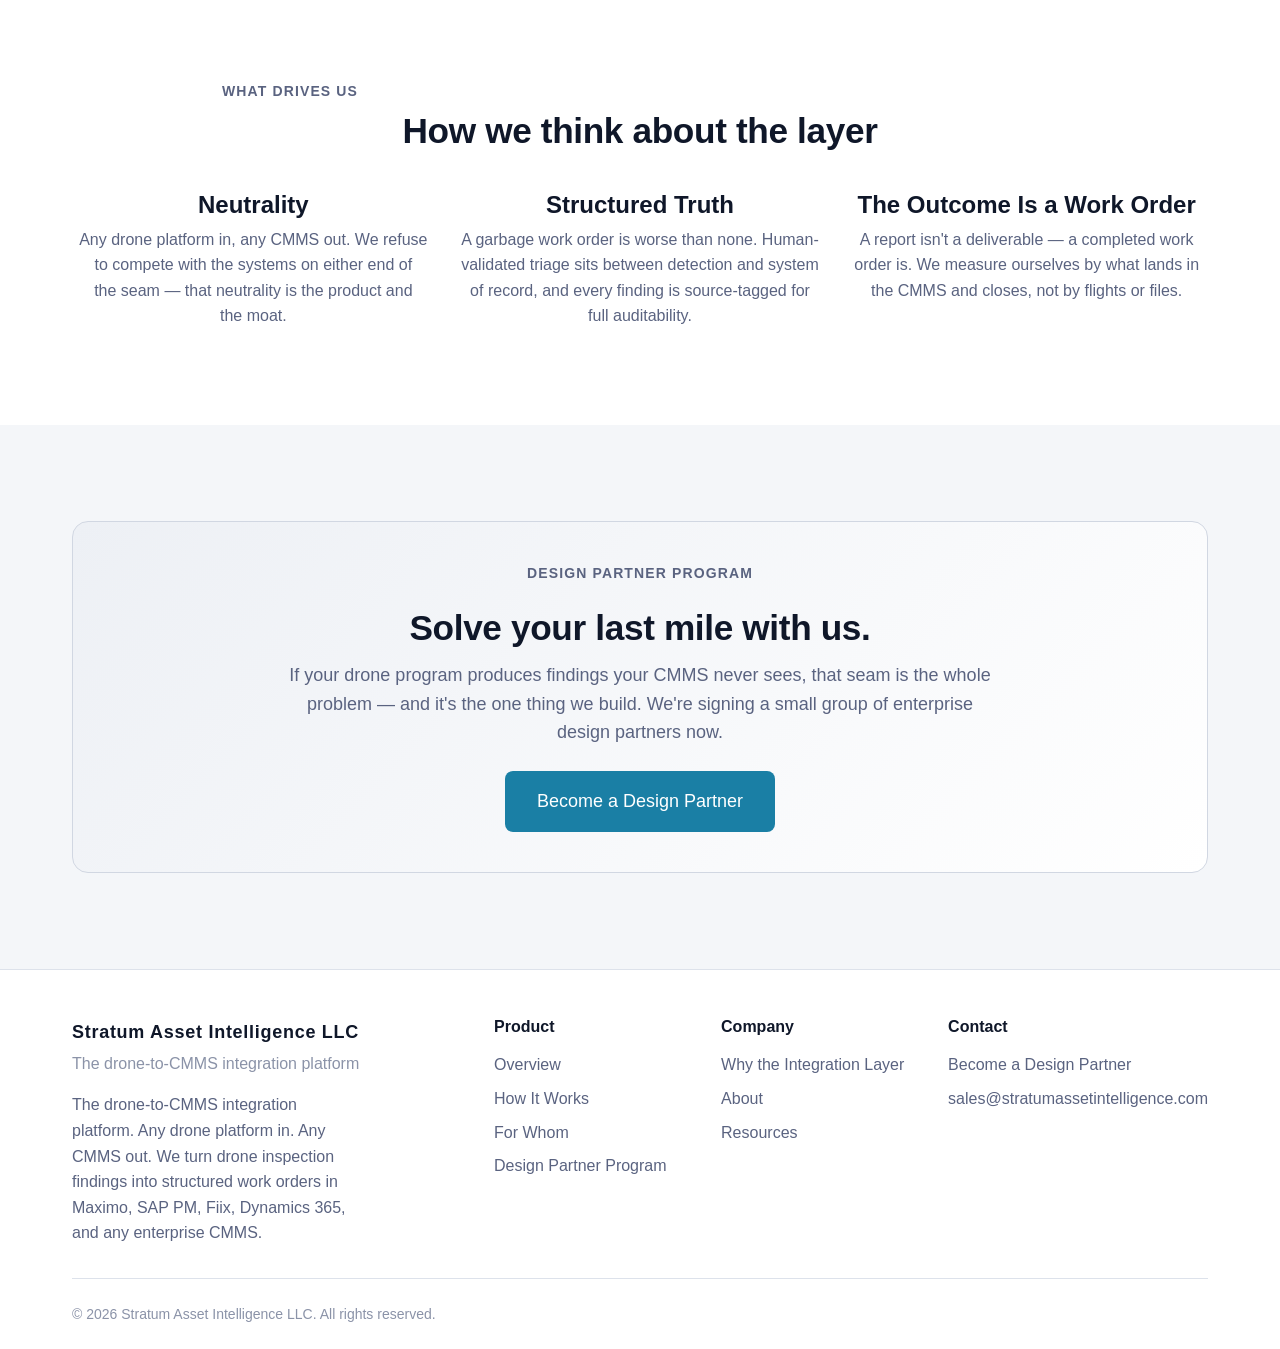
==== commit c1f4d7f9: "feat: rewrite about.html around enterprise-solution-architect founder story (drone as means, not ide" ====
--- a/about.html
+++ b/about.html
@@ -3,8 +3,11 @@
 <head>
 <meta charset="UTF-8">
 <meta name="viewport" content="width=device-width, initial-scale=1.0">
-<title>About — Stratum Asset Intelligence</title>
-<meta name="description" content="Owner-operated, Northeast Ohio based. Stratum runs recurring drone inspection programs that feed your CMMS — built on enterprise systems integration heritage.">
+<title>About — Stratum Asset Intelligence | The Drone-to-CMMS Integration Platform</title>
+<meta name="description" content="Founded by an enterprise solution architect who watched Maximo drone projects fail on the last mile of integration. Stratum Asset Intelligence is the drone-to-CMMS integration platform built to solve exactly that.">
+<meta property="og:title" content="About Stratum Asset Intelligence — The Drone-to-CMMS Integration Platform">
+<meta property="og:description" content="The last mile of integration is where drone programs die. That's the problem Stratum solves.">
+<meta property="og:type" content="website">
 
 <link href="https://api.fontshare.com/v2/css?f[]=general-sans@400,500,600,700&f[]=satoshi@400,500,600,700&display=swap" rel="stylesheet">
 <link rel="stylesheet" href="./base.css?v=2">
@@ -51,9 +54,9 @@
 
   <section class="page-header">
     <div class="container">
-      <p class="overline">About Us</p>
-      <h1>Owner-Operated. Northeast Ohio Based. Built Around Recurring Inspection Programs.</h1>
-      <p>Stratum Asset Intelligence was founded on a simple observation: drone vendors capture incredible data on a one-off flight, but the data never trends and rarely reaches the maintenance system that triggers a repair. We run programs instead.</p>
+      <p class="overline"><a href="./index.html" style="color:var(--color-text-muted);text-decoration:none;">Home</a> &nbsp;/&nbsp; About</p>
+      <h1>Built to solve the last mile of drone-to-CMMS integration.</h1>
+      <p>Stratum Asset Intelligence is the drone-to-CMMS integration platform. It was founded not by a drone operator who noticed a data gap, but by an enterprise solution architect who watched three Maximo drone projects fail for the same reason: the last mile of integration was never defined. That's the problem Stratum solves.</p>
     </div>
   </section>
 
@@ -62,13 +65,13 @@
     <div class="container">
       <div class="two-col">
         <div class="fade-in">
-          <p class="overline">Our Mission</p>
-          <h2>Turn Recurring Inspection Data Into Maintenance Action</h2>
-          <p style="color:var(--color-text-muted);margin-top:var(--space-3);">Facility managers don't need another PDF report sitting in a shared drive. They need a recurring inspection program that delivers severity-rated, work-order-ready findings into their CMMS — with the right asset tags, location codes, photo evidence, and trend data so that maintenance and capital decisions are defensible across cycles.</p>
-          <p style="color:var(--color-text-muted);margin-top:var(--space-3);">Stratum exists to run that program. We combine FAA-certified drone operations, deep enterprise maintenance systems expertise, and practical regulatory awareness &mdash; including formal public comments on FAA BVLOS rulemaking and FCC commercial drone hardware regulation &mdash; with owner-operated accountability and a cadence-based model so inspections become a continuous program, not a one-time event.</p>
+          <p class="overline">The Problem We Solve</p>
+          <h2>The last mile is where drone programs die.</h2>
+          <p style="color:var(--color-text-muted);margin-top:var(--space-3);">Enterprises stand up drone inspection programs, buy capture platforms, and already run a mature CMMS &mdash; then discover the findings never reach the system of record. A planner retypes a PDF into Maximo by hand, or the report sits in SharePoint until the next audit. The program produced data; the maintenance system never heard about it.</p>
+          <p style="color:var(--color-text-muted);margin-top:var(--space-3);">Stratum exists to close that seam as a product, not a service. Any drone platform in. Any CMMS out. We don't fly the drones. We don't replace the CMMS. We build and operate the mapping layer in between &mdash; the layer that turns a detection into a structured, asset-tagged work order in your system of record.</p>
         </div>
         <div class="two-col-img fade-in">
-          <img src="./assets/images/about.png" alt="CMMS dashboard showing structured drone inspection findings as work orders" loading="lazy" width="1200" height="675">
+          <img src="./assets/images/about.png" alt="A drone inspection finding rendered as a structured work order inside a CMMS" loading="lazy" width="1200" height="675">
         </div>
       </div>
     </div>
@@ -78,138 +81,105 @@
   <section class="section" style="background:var(--color-surface);">
     <div class="container">
       <div class="section-header fade-in">
-        <p class="overline">Our Background</p>
-        <h2>Enterprise Systems Heritage Meets Recurring Drone Operations</h2>
+        <p class="overline">Where This Comes From</p>
+        <h2>Enterprise systems heritage first. Drone knowledge as a means.</h2>
       </div>
 
       <div class="feature-grid">
         <div class="card fade-in">
-          <h3>Systems Integration Heritage</h3>
-          <p style="color:var(--color-text-muted);font-size:var(--text-sm);margin-top:var(--space-2);">Stratum's principal brings 20+ years of experience implementing and integrating enterprise asset management platforms — Microsoft Dynamics 365, IBM Maximo, SAP EAM, FIIX, and UpKeep among them. We understand the data models, APIs, and workflows that drive maintenance operations, so the program is designed backward from what your CMMS actually needs.</p>
-        </div>
-
-        <div class="card fade-in">
-  <h3>Drone Operations Certified</h3>
-  <p style="color:var(--color-text-muted);font-size:var(--text-sm);margin-top:var(--space-2);">
-    FAA Part 107 certified with experience in commercial roof inspections, thermal imaging,
-    and aerial photogrammetry. We don't just fly drones — we design recurring inspection
-    programs that produce data structured for system integration from the first cycle.
-  </p>
-
-  <div style="margin-top:var(--space-4);display:flex;align-items:center;gap:var(--space-3);">
-
-    <img
-  src="./assets/images/pilot-institute-2026.png"
-  alt="Pilot Institute Class of 2026 Graduate"
-  width="112"
-  height="112"
-  style="border-radius:50%;flex-shrink:0;"
->
-
-    <p style="color:var(--color-text-muted);font-size:var(--text-xs);max-width:28ch;font-style:italic;">
-  Drone operations training completed through Pilot Institute,
-  including FAA Part 107 and specialized photo and video coursework.
-</p>
-
-  </div>
-</div>
-
-        <div class="card fade-in">
-          <h3>Owner-Operated, Northeast Ohio Based</h3>
-          <p style="color:var(--color-text-muted);font-size:var(--text-sm);margin-top:var(--space-2);">Headquartered in Greater Cleveland and serving the industrial Northeast Ohio market. Owner-operated means the person responsible for your program is the person on site flying it — not a national platform's account manager handing the job to a rotating subcontractor. Regional focus also gives us deep familiarity with the facility types, climate, and roofing systems common to the region.</p>
-        </div>
-        <div class="card fade-in">
-          <h3>Program-First Approach</h3>
-          <p style="color:var(--color-text-muted);font-size:var(--text-sm);margin-top:var(--space-2);">Every engagement is designed as a recurring program, not a single flight. We start by scoping the asset register, then set cadence per asset class, then build the CMMS pipeline once — so each subsequent cycle runs through an established program with comparable severity ratings and trended condition history.</p>
-        </div>
-      </div>
-    </div>
-  </section>
-
-<!-- Founder Bio -->
-<section class="section">
-  <div class="container">
-    <div class="two-col">
-
-      <div class="two-col-img fade-in" style="max-height:480px;">
-        <img
-          src="./assets/images/founder.jpg"
-          alt="Justin Birch, Founder of Stratum Asset Intelligence"
-          loading="lazy"
-          width="600"
-          height="720"
-          style="object-position:top;"
-        >
-      </div>
-
-      <div class="fade-in">
-        <p class="overline">Our Founder</p>
-        <h2>Justin Birch</h2>
-        <p style="color:var(--color-primary);font-size:var(--text-sm);font-weight:500;margin-top:var(--space-1);margin-bottom:var(--space-4);">
-          Founder &amp; Principal — Stratum Asset Intelligence LLC
-        </p>
-
-        <p style="color:var(--color-text-muted);margin-bottom:var(--space-4);">
-          Justin brings more than 20 years of enterprise solution architecture to Stratum. His career has been defined not by mastery of any single platform, but by the
-discipline of understanding how organizations actually operate before a line of
-configuration is written. In complex ERP, CMMS, and CRM engagements, no two
-implementations look alike — the software is almost always shaped by years of
-process decisions, workarounds, and institutional knowledge that never appear
-in a vendor's documentation. Justin's role has consistently been to surface
-that complexity, architect around it, and deliver systems that reflect how
-people actually work.
-        </p>
-
-        <p style="color:var(--color-text-muted);margin-bottom:var(--space-4);">
-          Before founding Stratum, Justin served as a Solution Architect at MCA Connect, one of Microsoft's premier Dynamics 365 consulting partners — leading implementations where asset data integrity, system integration, and operational continuity were non-negotiable requirements.
-        </p>
-
-        <p style="color:var(--color-text-muted);margin-bottom:var(--space-6);">
-          Stratum was built on a straightforward conviction: the gap between a drone inspection and a structured maintenance work order is an integration problem — and integration is what Justin has spent his career solving. Stratum is owner-operated, FAA Part 107 certified, and based in Greater Cleveland, Ohio.
-        </p>
-
-        <div style="display:flex;flex-wrap:wrap;gap:var(--space-3);">
-          <a
-            href="https://www.linkedin.com/in/justin-kelly-birch"
-            target="_blank"
-            rel="noopener noreferrer"
-            class="btn btn-outline"
-          >
-            <svg width="16" height="16" viewBox="0 0 24 24" fill="currentColor" aria-hidden="true">
-              <path d="M20.447 20.452h-3.554v-5.569c0-1.328-.027-3.037-1.852-3.037-1.853 0-2.136 1.445-2.136 2.939v5.667H9.351V9h3.414v1.561h.046c.477-.9 1.637-1.85 3.37-1.85 3.601 0 4.267 2.37 4.267 5.455v6.286zM5.337 7.433a2.062 2.062 0 01-2.063-2.065 2.064 2.064 0 112.063 2.065zm1.782 13.019H3.555V9h3.564v11.452zM22.225 0H1.771C.792 0 0 .774 0 1.729v20.542C0 23.227.792 24 1.771 24h20.451C23.2 24 24 23.227 24 22.271V1.729C24 .774 23.2 0 22.222 0h.003z"/>
-            </svg>
-            Connect on LinkedIn
-          </a>
-          <a href="./contact.html" class="btn btn-primary">
-            Start a Program Conversation
-          </a>
-        </div>
-      </div>
-
-    </div>
-  </div>
-</section>
+          <h3>Enterprise Solution Architecture</h3>
+          <p style="color:var(--color-text-muted);font-size:var(--text-sm);margin-top:var(--space-2);">20+ years architecting and integrating enterprise systems &mdash; Microsoft Dynamics 365, IBM Maximo, SAP EAM, Fiix, and UpKeep among them &mdash; across ERP, CMMS, and CRM deployments. We understand the data models, APIs, and failure-code catalogs that run maintenance operations, because we've built the systems the data lives in.</p>
+        </div>
+
+        <div class="card fade-in">
+          <h3>Watched Three Maximo Drone Projects Fail</h3>
+          <p style="color:var(--color-text-muted);font-size:var(--text-sm);margin-top:var(--space-2);">The founding insight came from the CMMS side, not the sky. On enterprise engagements, drone data kept arriving as PDFs that no integration was ever scoped to consume. Capture was funded; activation was assumed to handle itself. It never did. Stratum is the layer that should have existed.</p>
+        </div>
+
+        <div class="card fade-in">
+          <h3>Drone Fluency &mdash; A Means, Not the Identity</h3>
+          <p style="color:var(--color-text-muted);font-size:var(--text-sm);margin-top:var(--space-2);">
+            FAA Part 107 certification and hands-on knowledge of the inspection stack &mdash; thermal, photogrammetry, and the major capture platforms &mdash; exist to inform the mapping catalog, not to sell flights. Understanding both sides of the seam is what makes the connector accurate.
+          </p>
+          <div style="margin-top:var(--space-4);display:flex;align-items:center;gap:var(--space-3);">
+            <img src="./assets/images/pilot-institute-2026.png" alt="Pilot Institute Class of 2026 Graduate" width="112" height="112" style="border-radius:50%;flex-shrink:0;">
+            <p style="color:var(--color-text-muted);font-size:var(--text-xs);max-width:28ch;font-style:italic;">FAA Part 107 and specialized drone-inspection coursework completed through Pilot Institute &mdash; domain fluency behind the mapping catalog.</p>
+          </div>
+        </div>
+
+        <div class="card fade-in">
+          <h3>Product-First, Platform-Agnostic</h3>
+          <p style="color:var(--color-text-muted);font-size:var(--text-sm);margin-top:var(--space-2);">Stratum is built as software: neutral on both sides of the seam, with CMMS-native APIs, a proprietary mapping catalog, human-validated triage, and closed-loop feedback. We win by being the trusted layer between categories &mdash; owned by neither the drone vendor nor the CMMS vendor.</p>
+        </div>
+      </div>
+    </div>
+  </section>
+
+  <!-- Founder Bio -->
+  <section class="section">
+    <div class="container">
+      <div class="two-col">
+
+        <div class="two-col-img fade-in" style="max-height:480px;">
+          <img src="./assets/images/founder.jpg" alt="Justin Birch, Founder of Stratum Asset Intelligence" loading="lazy" width="600" height="720" style="object-position:top;">
+        </div>
+
+        <div class="fade-in">
+          <p class="overline">Our Founder</p>
+          <h2>Justin Birch</h2>
+          <p style="color:var(--color-primary);font-size:var(--text-sm);font-weight:500;margin-top:var(--space-1);margin-bottom:var(--space-4);">
+            Founder &amp; Principal &mdash; Stratum Asset Intelligence LLC &middot; Enterprise Solution Architect
+          </p>
+
+          <p style="color:var(--color-text-muted);margin-bottom:var(--space-4);">
+            Justin brings more than 20 years of enterprise solution architecture to Stratum. His career has been defined not by mastery of any single platform, but by the discipline of understanding how organizations actually operate before a line of configuration is written. In complex ERP, CMMS, and CRM engagements, no two implementations look alike &mdash; the software is almost always shaped by years of process decisions, workarounds, and institutional knowledge that never appear in a vendor's documentation. Justin's role has consistently been to surface that complexity, architect around it, and deliver systems that reflect how people actually work.
+          </p>
+
+          <p style="color:var(--color-text-muted);margin-bottom:var(--space-4);">
+            Before founding Stratum, Justin served as a Solution Architect at MCA Connect, one of Microsoft's premier Dynamics 365 consulting partners &mdash; leading implementations where asset-data integrity, system integration, and operational continuity were non-negotiable. Across those engagements he saw the same pattern repeat: drone inspection data arriving as PDFs that no integration was ever scoped to consume. The capture side was funded; the activation side &mdash; the last mile into Maximo, SAP PM, or Dynamics 365 &mdash; was assumed to handle itself, and never did.
+          </p>
+
+          <p style="color:var(--color-text-muted);margin-bottom:var(--space-6);">
+            Stratum was built on a straightforward conviction: the gap between a drone inspection and a structured CMMS work order is an integration problem, and integration is what Justin has spent his career solving. His Part 107 certification and drone-inspection fluency are the means &mdash; the way he reads both sides of the seam &mdash; not the identity of the company. Stratum is the drone-to-CMMS integration platform.
+          </p>
+
+          <div style="display:flex;flex-wrap:wrap;gap:var(--space-3);">
+            <a href="https://www.linkedin.com/in/justin-kelly-birch" target="_blank" rel="noopener noreferrer" class="btn btn-outline">
+              <svg width="16" height="16" viewBox="0 0 24 24" fill="currentColor" aria-hidden="true">
+                <path d="M20.447 20.452h-3.554v-5.569c0-1.328-.027-3.037-1.852-3.037-1.853 0-2.136 1.445-2.136 2.939v5.667H9.351V9h3.414v1.561h.046c.477-.9 1.637-1.85 3.37-1.85 3.601 0 4.267 2.37 4.267 5.455v6.286zM5.337 7.433a2.062 2.062 0 01-2.063-2.065 2.064 2.064 0 112.063 2.065zm1.782 13.019H3.555V9h3.564v11.452zM22.225 0H1.771C.792 0 0 .774 0 1.729v20.542C0 23.227.792 24 1.771 24h20.451C23.2 24 24 23.227 24 22.271V1.729C24 .774 23.2 0 22.222 0h.003z"/>
+              </svg>
+              Connect on LinkedIn
+            </a>
+            <a href="./contact.html?program=design-partner" class="btn btn-primary">
+              Become a Design Partner
+            </a>
+          </div>
+        </div>
+
+      </div>
+    </div>
+  </section>
 
   <!-- Values -->
-  <section class="section">
+  <section class="section" style="background:var(--color-surface);">
     <div class="container">
       <div class="section-header text-center fade-in" style="margin-inline:auto;">
-        <p class="overline">Our Values</p>
-        <h2>What Drives Us</h2>
+        <p class="overline">What Drives Us</p>
+        <h2>How we think about the layer</h2>
       </div>
 
       <div class="feature-grid feature-grid--3">
         <div class="fade-in" style="text-align:center;">
-          <h3>Data Integrity</h3>
-          <p style="color:var(--color-text-muted);font-size:var(--text-sm);margin-top:var(--space-2);margin-inline:auto;">Every data point is traceable back to a georeferenced image, a calibrated sensor reading, and a certified flight log. Severity ratings stay consistent across cycles. No guesswork.</p>
+          <h3>Neutrality</h3>
+          <p style="color:var(--color-text-muted);font-size:var(--text-sm);margin-top:var(--space-2);margin-inline:auto;">Any drone platform in, any CMMS out. We refuse to compete with the systems on either end of the seam &mdash; that neutrality is the product and the moat.</p>
         </div>
         <div class="fade-in" style="text-align:center;">
-          <h3>System Compatibility</h3>
-          <p style="color:var(--color-text-muted);font-size:var(--text-sm);margin-top:var(--space-2);margin-inline:auto;">We meet your maintenance system where it lives. Whether your CMMS is cloud-native or on-premise, the program adapts to your architecture and integration depth.</p>
+          <h3>Structured Truth</h3>
+          <p style="color:var(--color-text-muted);font-size:var(--text-sm);margin-top:var(--space-2);margin-inline:auto;">A garbage work order is worse than none. Human-validated triage sits between detection and system of record, and every finding is source-tagged for full auditability.</p>
         </div>
         <div class="fade-in" style="text-align:center;">
-          <h3>Actionable Delivery</h3>
-          <p style="color:var(--color-text-muted);font-size:var(--text-sm);margin-top:var(--space-2);margin-inline:auto;">A report isn't a deliverable — a work order is. Stratum delivers severity-rated, CMMS-ready findings every cycle, with trended condition history that defends maintenance and capital decisions across program cadence.</p>
+          <h3>The Outcome Is a Work Order</h3>
+          <p style="color:var(--color-text-muted);font-size:var(--text-sm);margin-top:var(--space-2);margin-inline:auto;">A report isn't a deliverable &mdash; a completed work order is. We measure ourselves by what lands in the CMMS and closes, not by flights or files.</p>
         </div>
       </div>
     </div>
@@ -219,10 +189,10 @@
   <section class="section">
     <div class="container">
       <div class="cta-banner fade-in">
-        <p class="overline">Work With Us</p>
-        <h2>Let's Build Your Inspection Program</h2>
-        <p>Whether you're evaluating a recurring drone inspection program or looking to integrate existing inspection data into your CMMS, we'd welcome the conversation.</p>
-        <a href="./contact.html" class="btn btn-primary btn-lg">Start a Program Conversation</a>
+        <p class="overline">Design Partner Program</p>
+        <h2>Solve your last mile with us.</h2>
+        <p>If your drone program produces findings your CMMS never sees, that seam is the whole problem &mdash; and it's the one thing we build. We're signing a small group of enterprise design partners now.</p>
+        <a href="./contact.html?program=design-partner" class="btn btn-primary btn-lg">Become a Design Partner</a>
       </div>
     </div>
   </section>
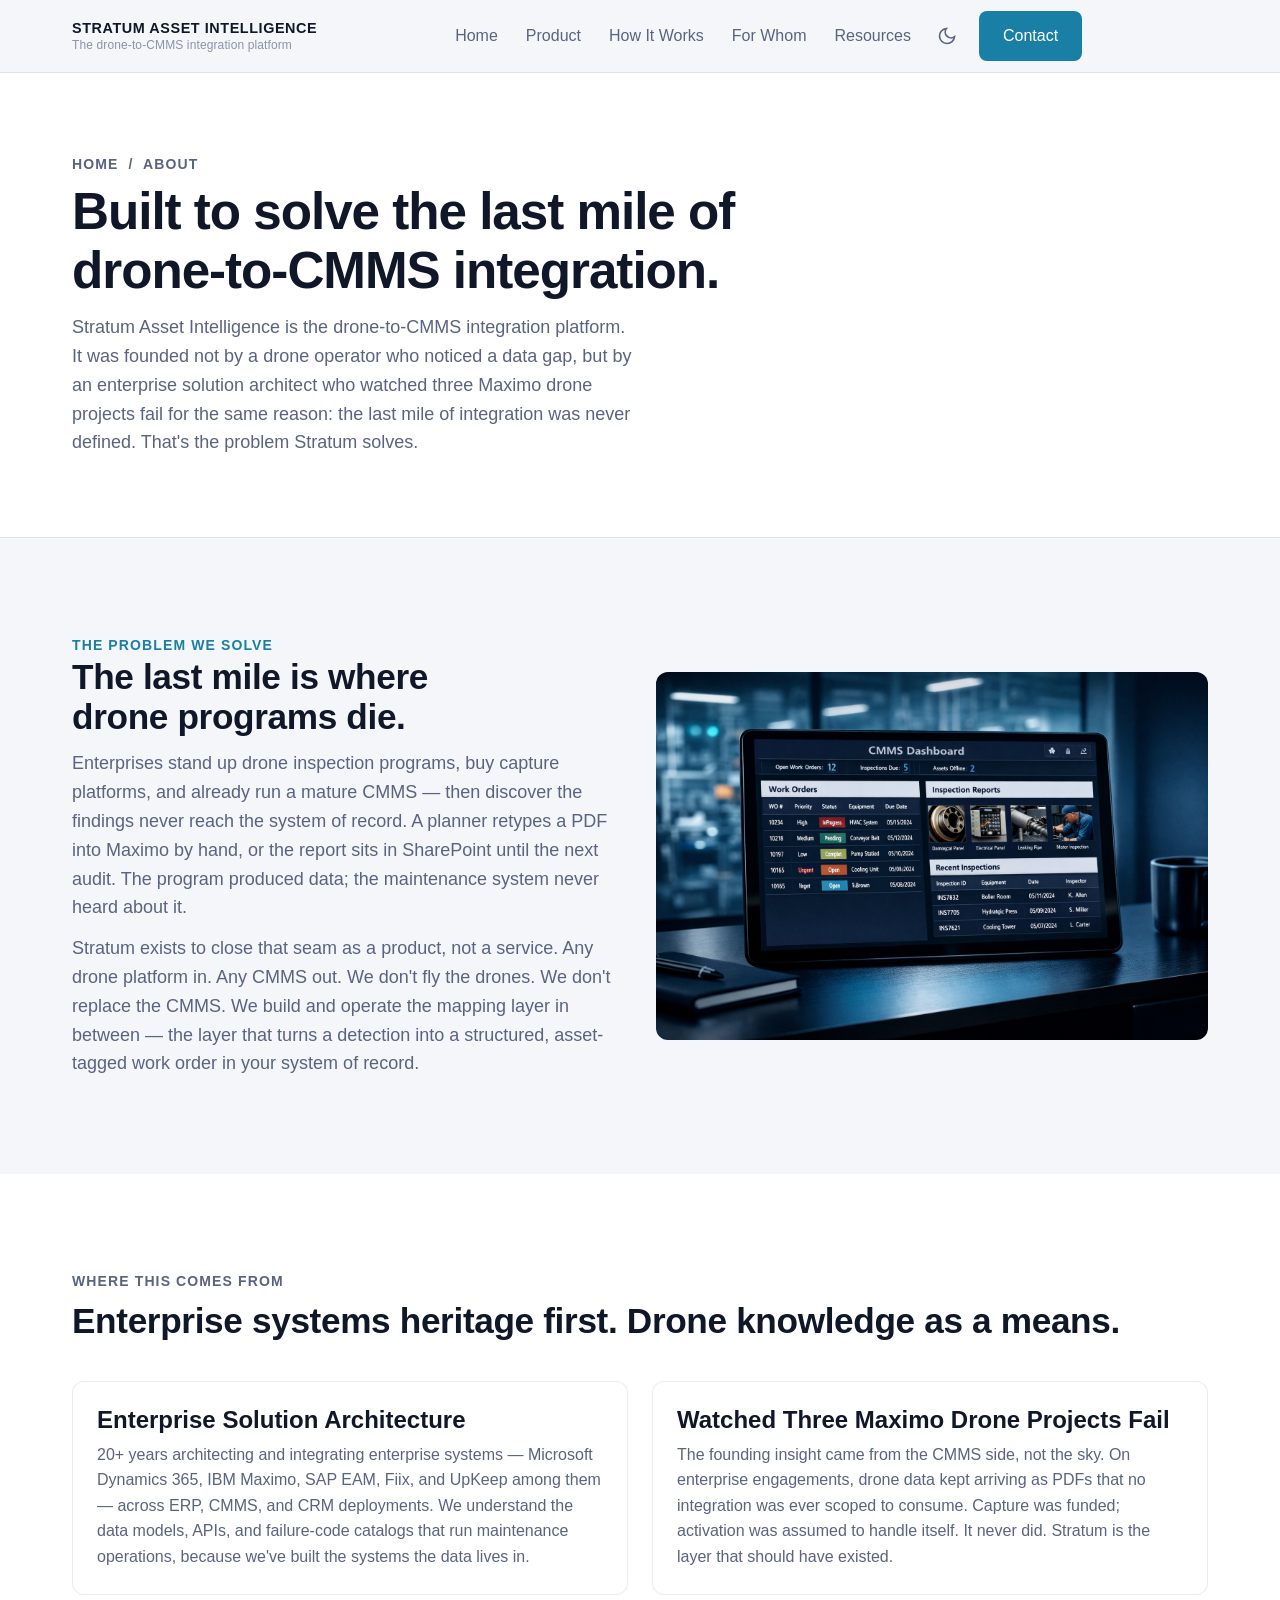
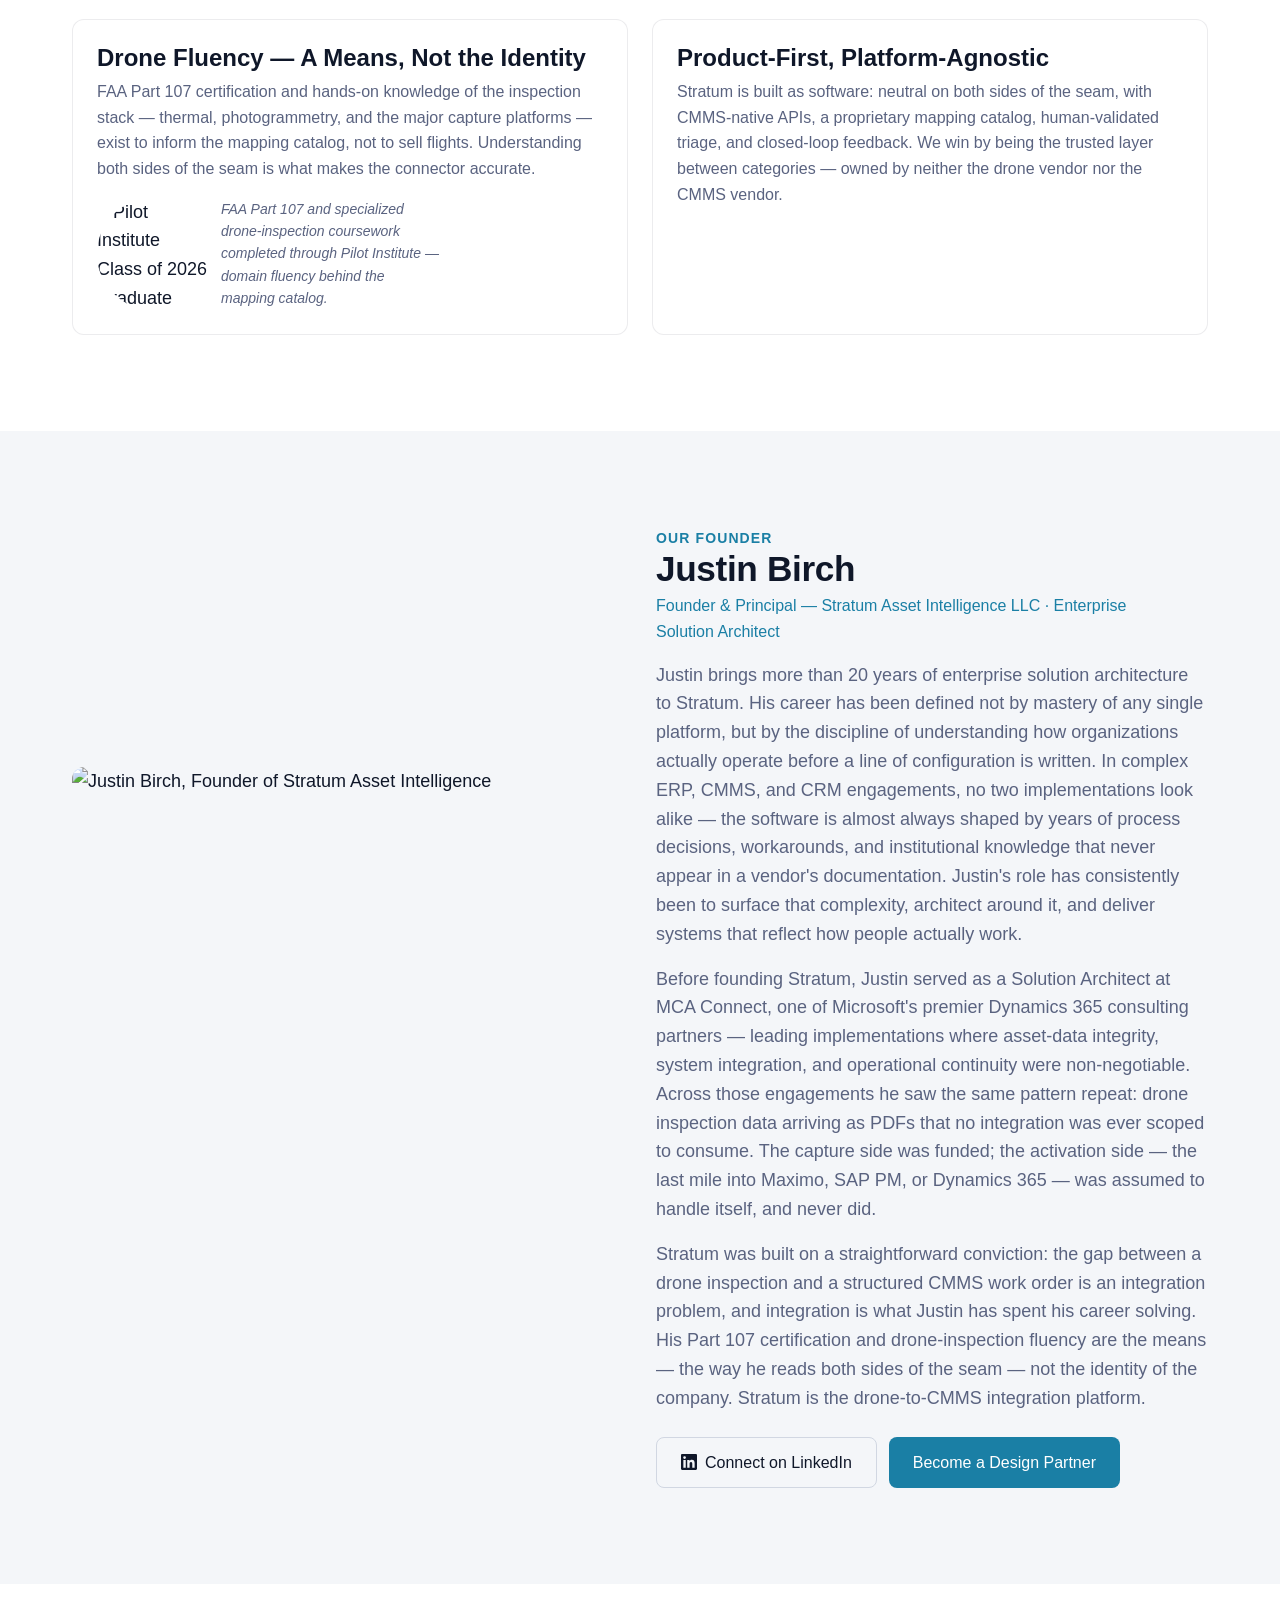
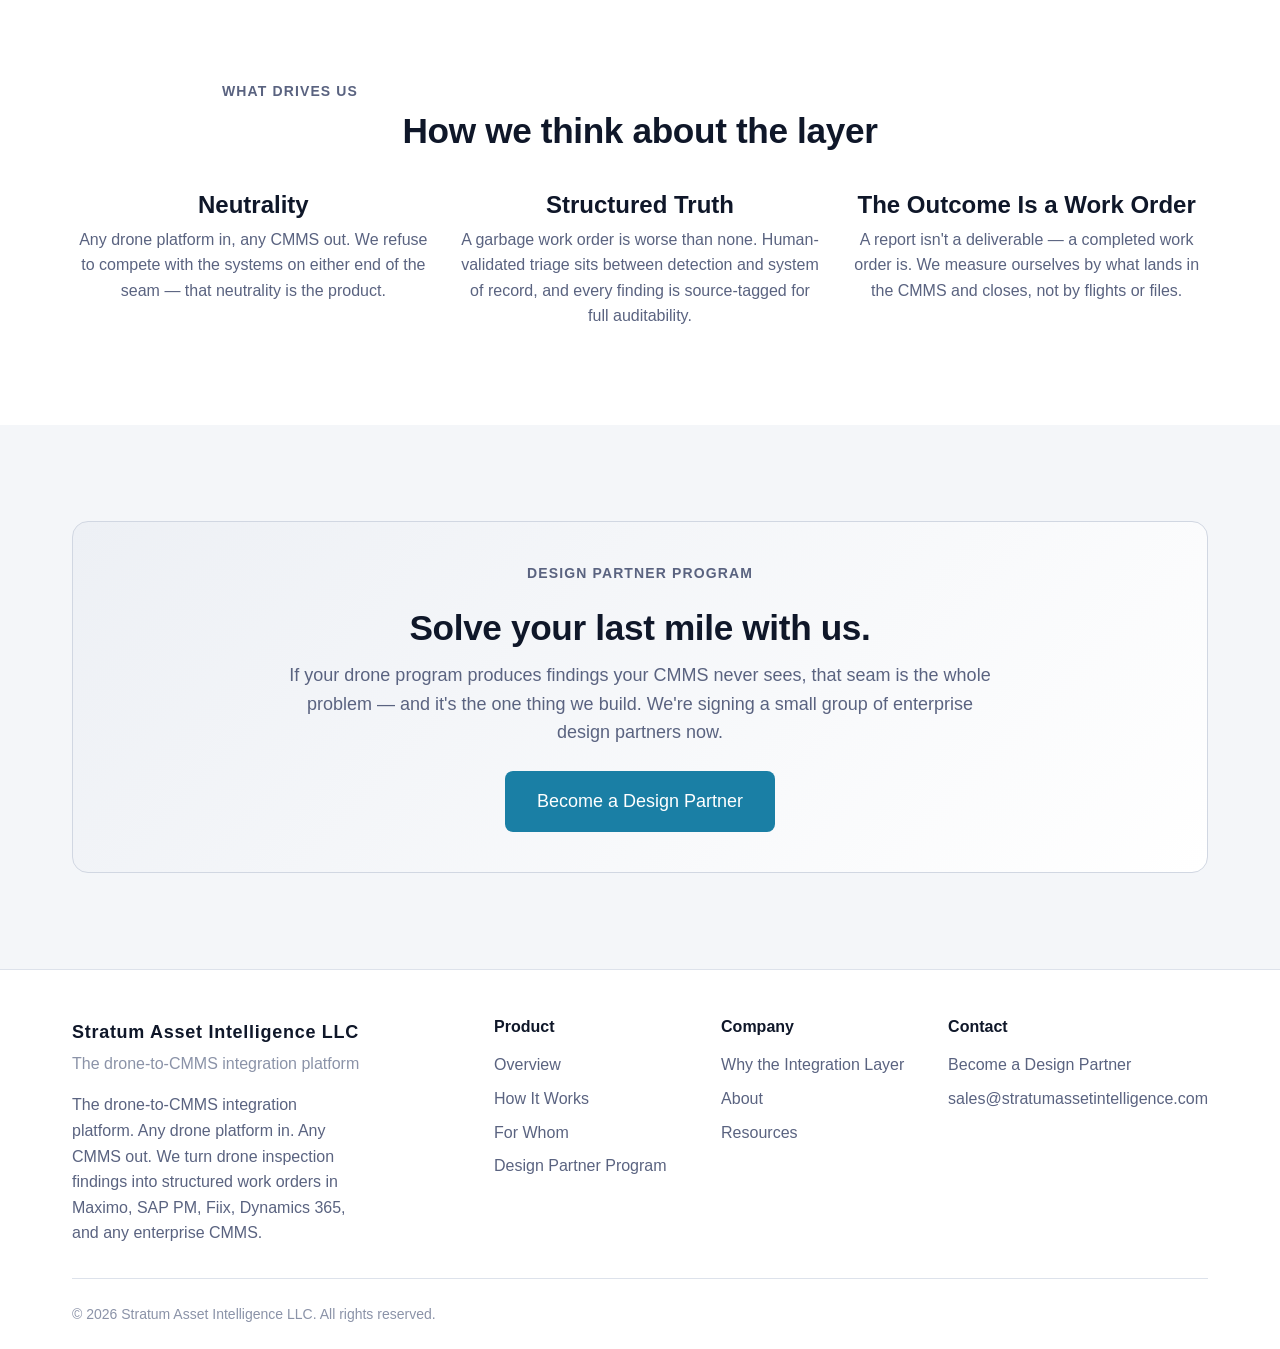
==== commit 6f17d6dc: "Copy: remove 'moat' language — swap in customer-facing 'neutrality is the product' framing 'Moat' re" ====
--- a/about.html
+++ b/about.html
@@ -171,7 +171,7 @@
       <div class="feature-grid feature-grid--3">
         <div class="fade-in" style="text-align:center;">
           <h3>Neutrality</h3>
-          <p style="color:var(--color-text-muted);font-size:var(--text-sm);margin-top:var(--space-2);margin-inline:auto;">Any drone platform in, any CMMS out. We refuse to compete with the systems on either end of the seam &mdash; that neutrality is the product and the moat.</p>
+          <p style="color:var(--color-text-muted);font-size:var(--text-sm);margin-top:var(--space-2);margin-inline:auto;">Any drone platform in, any CMMS out. We refuse to compete with the systems on either end of the seam &mdash; that neutrality is the product.</p>
         </div>
         <div class="fade-in" style="text-align:center;">
           <h3>Structured Truth</h3>
